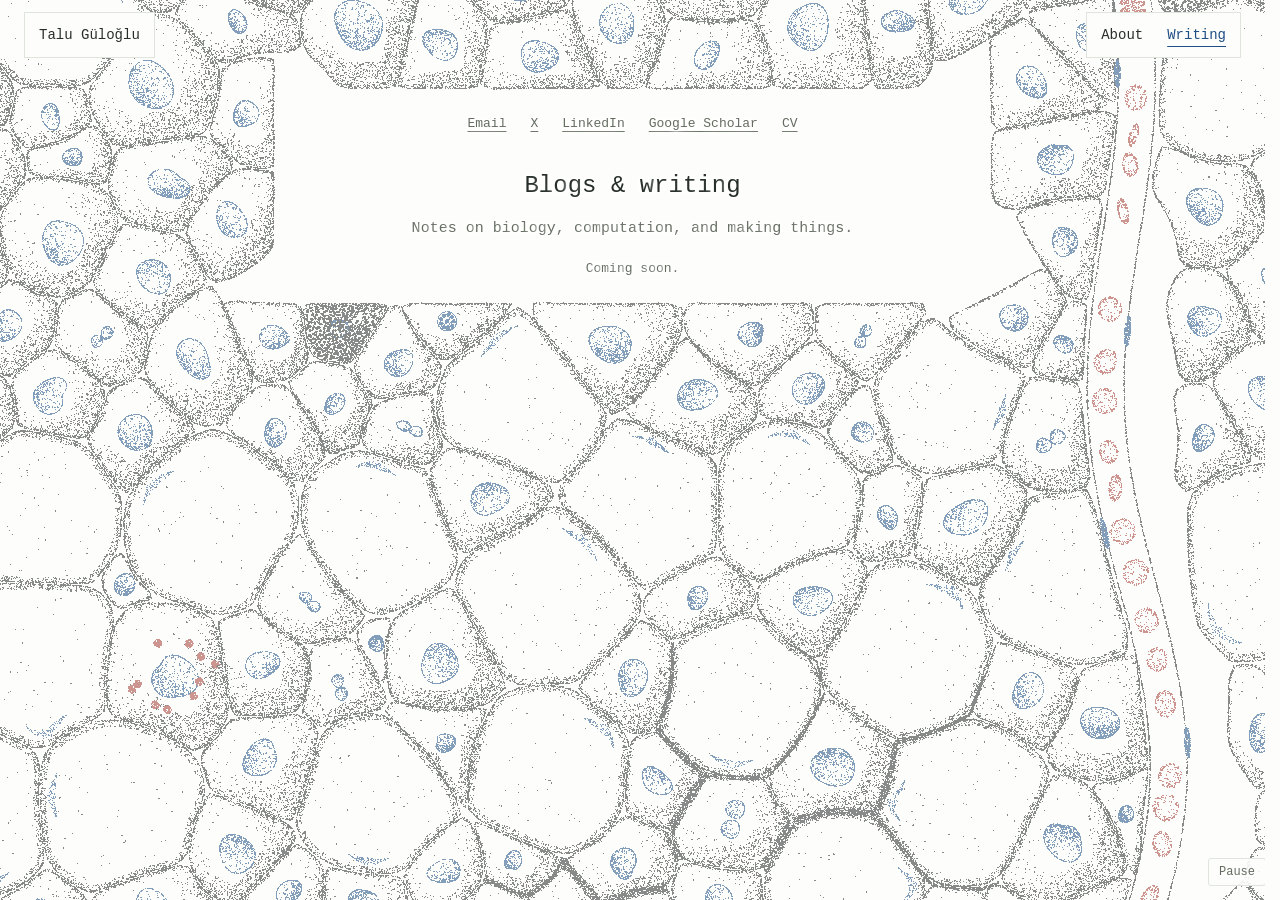
==== blogs/index.html @ d0a101da "Replace homepage with living-tissue site A stippled, animated tissue grows around the text: six tiss" ====
<!doctype html>
<html lang="en">
<head>
<meta charset="utf-8">
<meta name="viewport" content="width=device-width, initial-scale=1">
<meta name="description" content="Technical notes, essays, and research reflections. Coming soon.">
<meta name="author" content="Talu Güloğlu">
<meta name="theme-color" content="#fdfdfb">
<title>Blogs &amp; writing — Talu Güloğlu</title>
<link rel="icon" href="../favicon.svg" type="image/svg+xml">
<link rel="stylesheet" href="../tissue.css?v=20261120">
</head>
<body class="writing">
<div class="sheet"><canvas role="img" aria-label="Stippled cells framing the writing"></canvas></div>
<header class="masthead">
  <a class="site-name" href="../index.html">Talu Güloğlu</a>
  <nav aria-label="Main navigation">
    <a href="../index.html">About</a>
    <a class="writing-link" href="./" aria-current="page">Writing</a>
  </nav>
</header>
<main id="text"><div class="panel">
<nav class="socials" aria-label="Contact, social profiles and CV">
<a href="mailto:talu.gueloglu@gmail.com">Email</a>
<a href="https://x.com/gueloglut" rel="me">X</a>
<a href="https://www.linkedin.com/in/talu-gueloglu/" rel="me">LinkedIn</a>
<a href="https://scholar.google.com/citations?user=eGjn_q0AAAAJ&amp;hl=en" rel="me">Google Scholar</a>
<a href="../talu-gueloglu-cv.pdf" type="application/pdf" target="_blank" rel="noopener" aria-label="CV (PDF, opens in a new tab)">CV</a>

  </nav>
<h1>Blogs &amp; writing</h1>
<p class="tagline writing-tagline">Notes on biology, computation, and making things.</p>
<p class="sample-note writing-note">Coming soon.</p>
</div></main>
<div class="dock"><button class="motion" type="button" aria-pressed="false">Pause</button></div>
<script src="../effects.js?v=20261120"></script>
<script src="../tissue.js?v=20261120"></script>
<script src="../navigation.js?v=20261120"></script>
</body>
</html>
---- tissue.css ----
:root{
    --paper:#fdfdfb;--dot-ink:#262b29;--dot-dna:#1f4f86;--dot-lyso:#a63f38;--text:#272e2a;--muted:#646c62;--line:#dfe4dc;--button:rgb(253 253 251 / .9);--accent:#1f4f86;
    --mono:ui-monospace,'SFMono-Regular','SF Mono',Menlo,Consolas,'Liberation Mono',monospace;
    color-scheme:light;box-sizing:border-box;padding-top:env(safe-area-inset-top,0px);padding-bottom:env(safe-area-inset-bottom,0px);
  }
  @media (prefers-color-scheme:dark){:root:not([data-theme="light"]){--paper:#151716;--dot-ink:#dcdfd8;--dot-dna:#8db3ea;--dot-lyso:#e8897f;--text:#e3e6df;--muted:#a2aa9e;--line:#2d322e;--button:rgb(21 23 22 / .86);--accent:#8db3ea;color-scheme:dark}}
  :root[data-theme="dark"]{--paper:#151716;--dot-ink:#dcdfd8;--dot-dna:#8db3ea;--dot-lyso:#e8897f;--text:#e3e6df;--muted:#a2aa9e;--line:#2d322e;--button:rgb(21 23 22 / .86);--accent:#8db3ea;color-scheme:dark}
  html{scroll-padding-top:env(safe-area-inset-top,0px);scrollbar-gutter:stable}
  body{position:relative;margin:0;min-height:100vh;min-height:100dvh;background:var(--paper);color:var(--text);font-family:var(--mono)}
  /* The drawing lies in the page and scrolls with it, so it can never slip against the text. */
  .sheet{position:absolute;inset:0;overflow:hidden}
  canvas{position:absolute;left:0;top:0;width:100%;display:block}
  .portrait-wrap{text-align:center;margin:0 0 32px}.portrait{display:inline-block;width:128px;height:171px;object-fit:cover;border-radius:2px;vertical-align:top}
  .announcement strong{color:var(--dot-dna);font-weight:600}.contact{color:var(--muted)}
  main{position:relative;z-index:1;max-width:650px;margin:0 auto;padding:32px 28px 160px;transition:opacity .5s;
    text-shadow:0 0 1px var(--paper),0 0 2px var(--paper),0 0 2px var(--paper),0 0 4px var(--paper),0 0 4px var(--paper),0 0 7px var(--paper),0 0 7px var(--paper),0 0 11px var(--paper),0 0 16px var(--paper)}
  .masthead{position:relative;z-index:1;display:flex;align-items:center;justify-content:space-between;gap:24px;margin:0;padding:12px 24px;font-size:14px;line-height:1.5}
  .masthead nav{display:flex;gap:24px;padding:0 14px;border:1px solid var(--line);background:var(--paper)}
  .masthead a{display:inline-flex;align-items:center;min-height:44px;box-sizing:border-box;border-bottom:0}
  .masthead .site-name{white-space:nowrap;min-height:46px;padding:0 14px;border:1px solid var(--line);background:var(--paper)}
  .masthead .writing-link{color:var(--accent)}
  .masthead nav a[aria-current]{text-decoration:underline;text-decoration-thickness:1px;text-underline-offset:7px}
  .masthead a:hover{color:var(--accent)}
  .masthead a:focus-visible{outline:2px solid var(--accent);outline-offset:4px}
  @media(max-width:520px){.masthead{gap:12px;padding:8px 16px;font-size:12px}.masthead nav{gap:18px;padding:0 10px}.masthead .site-name{padding:0 10px}}
  .socials{display:flex;justify-content:center;align-items:center;flex-wrap:wrap;column-gap:24px;row-gap:8px;margin:0 0 24px;font-size:13px;line-height:1.5;color:var(--muted)}
  .socials a{display:inline-flex;align-items:center;min-height:44px;border-bottom:0;text-decoration:underline;text-decoration-thickness:1px;text-underline-offset:4px}
  .socials a:hover{color:var(--accent)}
  .socials a[aria-current="page"]{color:var(--text);text-decoration:none}
  .socials a:focus-visible{outline:2px solid var(--accent);outline-offset:4px;border-radius:2px}
  h1{font-weight:400;font-size:24px;line-height:1.3;text-align:center;margin:0 0 16px}
  .tagline{text-align:center;margin:0 0 32px}
  p{font-size:17px;line-height:1.65;margin:0 0 24px}
  .previous-intro{margin-bottom:8px}
  .experience{font-size:17px;line-height:1.65;margin:0 0 32px;padding-left:1.2em}
  .experience li{padding-left:.15em;margin-bottom:12px}
  .experience li:last-child{margin-bottom:0}
  @media(max-width:600px){.experience{font-size:16px;line-height:1.7}}
  a{color:inherit;text-decoration:none;border-bottom:1px solid currentColor}
  /* The DNA letters */
  .dna-letter{position:relative}
  .dna-letter.is-flipping>.letter-original{opacity:0}
  .dna-replacement{position:absolute;inset:0;pointer-events:none;user-select:none;font:inherit;letter-spacing:0;perspective:400px}
  .dna-turn{position:absolute;inset:0;display:flex;align-items:center;justify-content:center;font:inherit;transform-origin:center;will-change:transform}
  @media (max-width:600px){main{padding:32px 22px 120px}p{font-size:16px;line-height:1.7}}
  /* On narrow screens, room at the sides for a band of tissue to frame the text. */
  @media (max-width:700px){main{padding-left:44px;padding-right:44px}}
  .dock{position:fixed;z-index:2;right:calc(14px + env(safe-area-inset-right,0px));bottom:calc(14px + env(safe-area-inset-bottom,0px));display:flex;gap:6px}
  .dock button{font:12px/1 var(--mono);color:var(--muted);background:var(--button);border:1px solid var(--line);border-radius:3px;padding:7px 10px;cursor:pointer}
  .dock button:hover{color:var(--accent);border-color:var(--accent)}.dock button:focus-visible{outline:2px solid var(--accent);outline-offset:2px}
  .dock button[aria-pressed="true"]{color:var(--accent);border-color:var(--accent)}
  /* On a phone the buttons sit at the end of the page, in the band of tissue, not over the text. */
  @media (max-width:700px){body{position:relative}.dock{position:absolute;right:50%;transform:translateX(50%);bottom:calc(18px + env(safe-area-inset-bottom,0px));width:max-content}.dock button{font-size:13px;padding:11px 13px}}
  canvas{transition:opacity .65s ease}
  .writing canvas{opacity:.55}
  .writing .tagline{color:var(--muted);font-size:15px}
  .post-list{list-style:none;padding:0;margin:0;display:grid;gap:24px}
  .post-list li{--card-tint:#7c9b85;position:relative;padding:24px;border:1px solid color-mix(in srgb,var(--card-tint) 36%,var(--paper));border-radius:2px;background:color-mix(in srgb,var(--paper) 93%,var(--card-tint));box-shadow:0 7px 18px -12px color-mix(in srgb,var(--text) 28%,transparent);transition:transform .4s cubic-bezier(.2,.8,.2,1),box-shadow .4s ease;text-shadow:none}
  .post-list li:nth-child(2){--card-tint:#b29771}
  .post-list li:nth-child(3){--card-tint:#8b87ae}
  .post-list li:hover,.post-list li:focus-within{transform:translateY(-2px);box-shadow:0 12px 25px -13px color-mix(in srgb,var(--text) 28%,transparent)}
  .post-list li:focus-within{outline:2px solid var(--accent);outline-offset:4px}
  .post-list .post-kind{border-bottom:1px solid color-mix(in srgb,var(--card-tint) 25%,var(--paper));padding-bottom:12px;margin-bottom:16px;letter-spacing:.04em}
  .post-kind,.post-meta{color:var(--muted);font-size:12px;line-height:1.6;margin:0 0 10px}
  .post-list h2{font-size:21px;line-height:1.45;font-weight:400;margin:0 0 16px}
  .post-list h2 a{border-bottom:0;text-decoration:none}
  .post-list h2 a::after{content:'';position:absolute;inset:0}
  .post-list h2 a:hover{color:var(--accent)}
  .post-list p:last-child{margin-bottom:0}
  .post-title{text-align:left;font-size:30px;line-height:1.3;margin:16px 0 18px;overflow-wrap:anywhere}
  .sample-note{font-size:13px;color:var(--muted);margin-bottom:32px}
  .writing-tagline{margin-bottom:16px}
  .writing-note{text-align:center}
  .post-body h2{font-size:21px;line-height:1.5;font-weight:400;margin:34px 0 16px}
  .post-footer{margin-top:40px;padding-top:22px;border-top:1px solid var(--line)}
  @media(max-width:600px){.post-title{font-size:25px}.post-list h2,.post-body h2{font-size:19px}}
  @media(max-width:600px){.post-list li{padding:20px}.post-list{gap:24px}}
  @media(prefers-reduced-motion:reduce){canvas,.post-list li{transition:none}.post-list li,.post-list li:hover,.post-list li:focus-within{transform:none}}
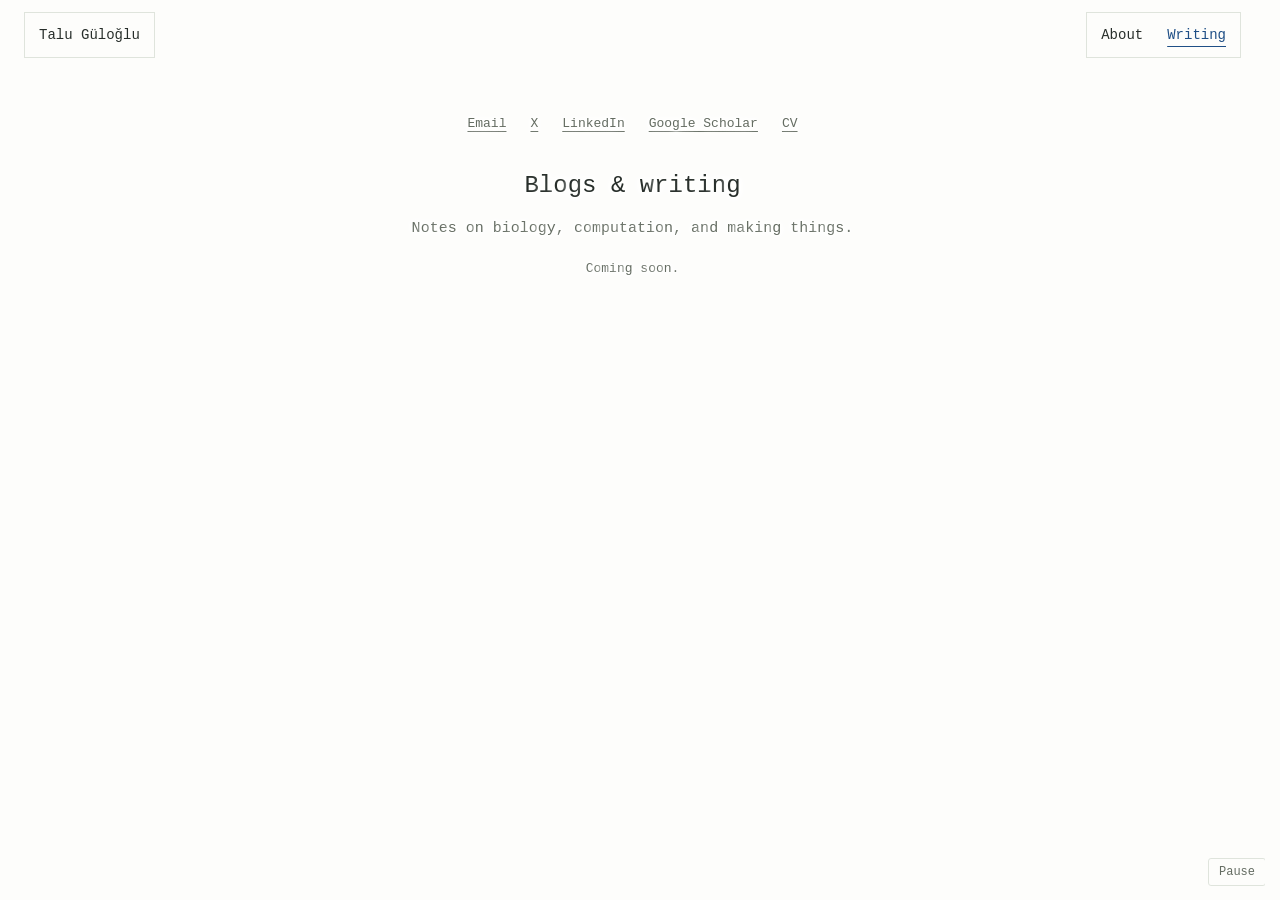
==== commit 445a6275: "Make the tissue lighter to run and stop the freeze on load - Simulate cells only near the screen, an" ====
--- a/blogs/index.html
+++ b/blogs/index.html
@@ -8,7 +8,7 @@
 <meta name="theme-color" content="#fdfdfb">
 <title>Blogs &amp; writing — Talu Güloğlu</title>
 <link rel="icon" href="../favicon.svg" type="image/svg+xml">
-<link rel="stylesheet" href="../tissue.css?v=20261120">
+<link rel="stylesheet" href="../tissue.css?v=20261121">
 </head>
 <body class="writing">
 <div class="sheet"><canvas role="img" aria-label="Stippled cells framing the writing"></canvas></div>
@@ -33,8 +33,8 @@
 <p class="sample-note writing-note">Coming soon.</p>
 </div></main>
 <div class="dock"><button class="motion" type="button" aria-pressed="false">Pause</button></div>
-<script src="../effects.js?v=20261120"></script>
-<script src="../tissue.js?v=20261120"></script>
-<script src="../navigation.js?v=20261120"></script>
+<script src="../effects.js?v=20261121"></script>
+<script src="../tissue.js?v=20261121"></script>
+<script src="../navigation.js?v=20261121"></script>
 </body>
 </html>
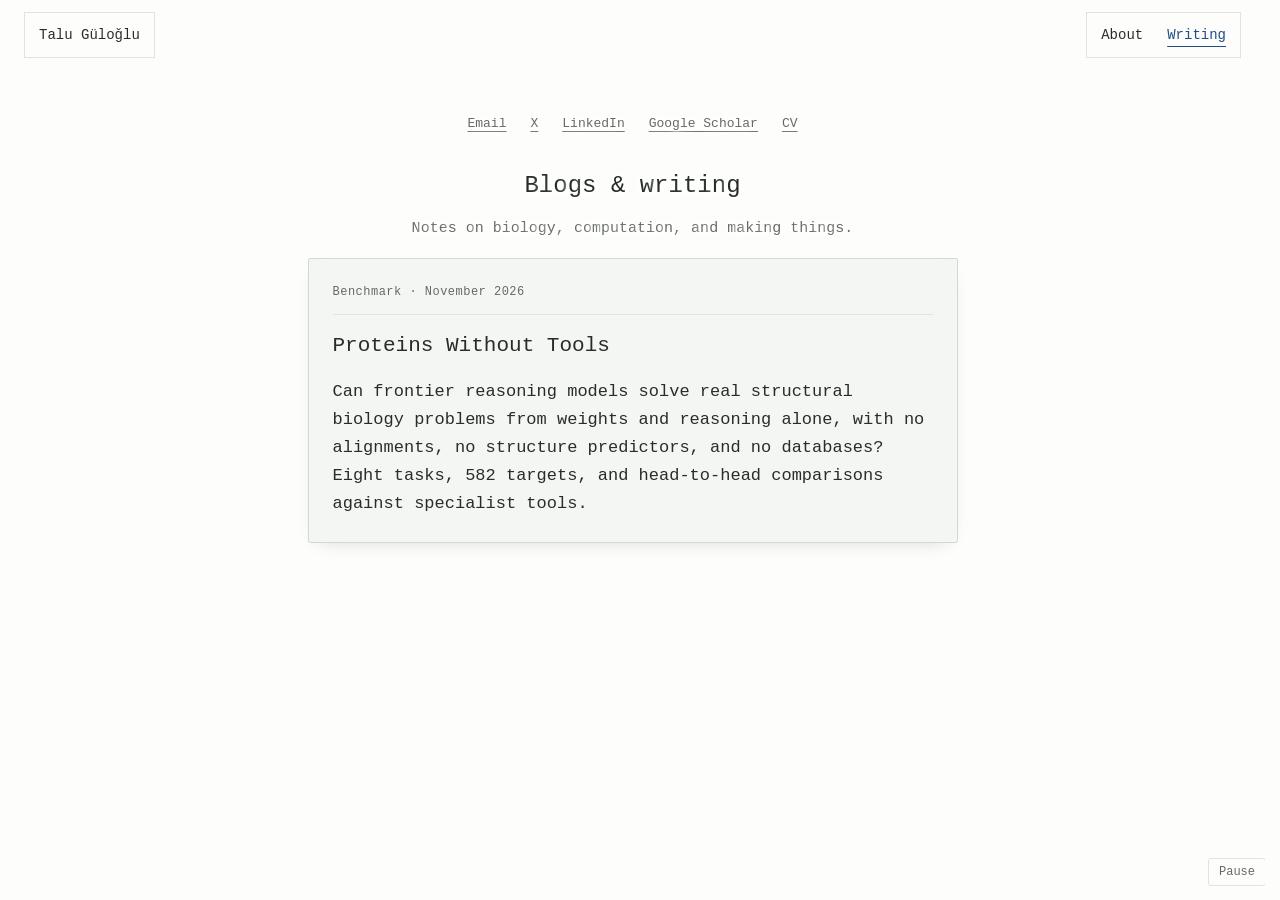
==== commit 1a81980d: "Add Proteins Without Tools benchmark post to Writing" ====
--- a/blogs/index.html
+++ b/blogs/index.html
@@ -3,7 +3,7 @@
 <head>
 <meta charset="utf-8">
 <meta name="viewport" content="width=device-width, initial-scale=1">
-<meta name="description" content="Technical notes, essays, and research reflections. Coming soon.">
+<meta name="description" content="Notes on biology, computation, and making things.">
 <meta name="author" content="Talu Güloğlu">
 <meta name="theme-color" content="#fdfdfb">
 <title>Blogs &amp; writing — Talu Güloğlu</title>
@@ -30,7 +30,13 @@
   </nav>
 <h1>Blogs &amp; writing</h1>
 <p class="tagline writing-tagline">Notes on biology, computation, and making things.</p>
-<p class="sample-note writing-note">Coming soon.</p>
+<ul class="post-list">
+  <li>
+    <p class="post-kind">Benchmark &middot; November 2026</p>
+    <h2><a href="https://talugueloglu.github.io/protein-without-tools/">Proteins Without Tools</a></h2>
+    <p>Can frontier reasoning models solve real structural biology problems from weights and reasoning alone, with no alignments, no structure predictors, and no databases? Eight tasks, 582 targets, and head-to-head comparisons against specialist tools.</p>
+  </li>
+</ul>
 </div></main>
 <div class="dock"><button class="motion" type="button" aria-pressed="false">Pause</button></div>
 <script src="../effects.js?v=20261121"></script>
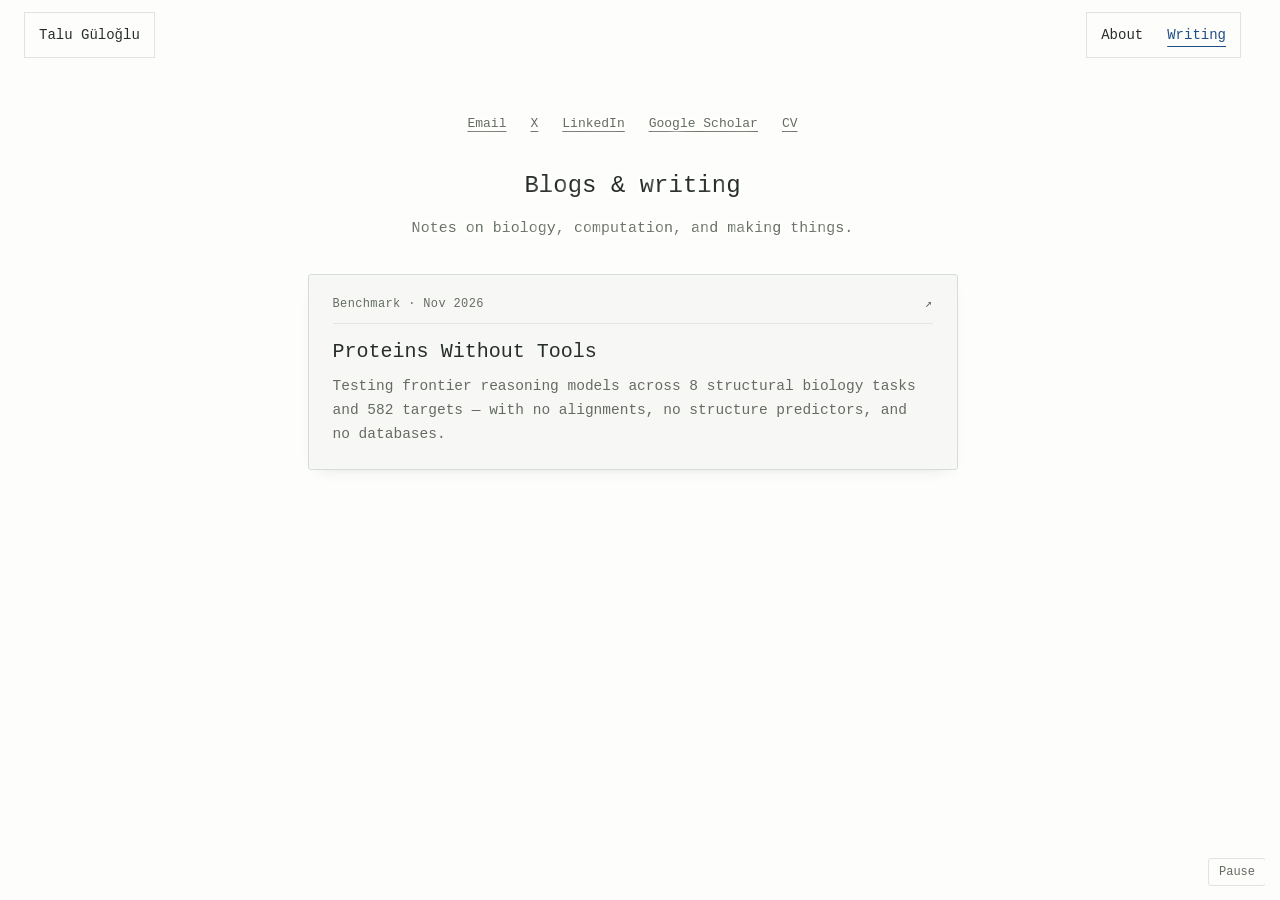
==== commit e55d98cb: "Polish Writing tab card layout, typography, and tissue bottom clearance" ====
--- a/blogs/index.html
+++ b/blogs/index.html
@@ -8,7 +8,7 @@
 <meta name="theme-color" content="#fdfdfb">
 <title>Blogs &amp; writing — Talu Güloğlu</title>
 <link rel="icon" href="../favicon.svg" type="image/svg+xml">
-<link rel="stylesheet" href="../tissue.css?v=20261121">
+<link rel="stylesheet" href="../tissue.css?v=20261124">
 </head>
 <body class="writing">
 <div class="sheet"><canvas role="img" aria-label="Stippled cells framing the writing"></canvas></div>
@@ -32,15 +32,15 @@
 <p class="tagline writing-tagline">Notes on biology, computation, and making things.</p>
 <ul class="post-list">
   <li>
-    <p class="post-kind">Benchmark &middot; November 2026</p>
+    <p class="post-kind"><span>Benchmark &middot; Nov 2026</span><span class="post-arrow" aria-hidden="true">&#8599;</span></p>
     <h2><a href="https://talugueloglu.github.io/protein-without-tools/">Proteins Without Tools</a></h2>
-    <p>Can frontier reasoning models solve real structural biology problems from weights and reasoning alone, with no alignments, no structure predictors, and no databases? Eight tasks, 582 targets, and head-to-head comparisons against specialist tools.</p>
+    <p class="post-desc">Testing frontier reasoning models across 8 structural biology tasks and 582 targets &mdash; with no alignments, no structure predictors, and no databases.</p>
   </li>
 </ul>
 </div></main>
 <div class="dock"><button class="motion" type="button" aria-pressed="false">Pause</button></div>
-<script src="../effects.js?v=20261121"></script>
-<script src="../tissue.js?v=20261121"></script>
-<script src="../navigation.js?v=20261121"></script>
+<script src="../effects.js?v=20261124"></script>
+<script src="../tissue.js?v=20261124"></script>
+<script src="../navigation.js?v=20261124"></script>
 </body>
 </html>
--- a/tissue.css
+++ b/tissue.css
@@ -54,22 +54,25 @@
   canvas{transition:opacity .65s ease}
   .writing canvas{opacity:.55}
   .writing .tagline{color:var(--muted);font-size:15px}
-  .post-list{list-style:none;padding:0;margin:0;display:grid;gap:24px}
-  .post-list li{--card-tint:#7c9b85;position:relative;padding:24px;border:1px solid color-mix(in srgb,var(--card-tint) 36%,var(--paper));border-radius:2px;background:color-mix(in srgb,var(--paper) 93%,var(--card-tint));box-shadow:0 7px 18px -12px color-mix(in srgb,var(--text) 28%,transparent);transition:transform .4s cubic-bezier(.2,.8,.2,1),box-shadow .4s ease;text-shadow:none}
+  .post-list{list-style:none;padding:0;margin:0;display:grid;gap:20px}
+  .post-list li{--card-tint:#7c9b85;position:relative;padding:20px 24px 22px;border:1px solid color-mix(in srgb,var(--card-tint) 32%,var(--paper));border-radius:3px;background:color-mix(in srgb,var(--paper) 95%,var(--card-tint));box-shadow:0 6px 16px -12px color-mix(in srgb,var(--text) 26%,transparent);transition:transform .3s cubic-bezier(.2,.8,.2,1),box-shadow .3s ease,border-color .3s ease;text-shadow:none}
   .post-list li:nth-child(2){--card-tint:#b29771}
   .post-list li:nth-child(3){--card-tint:#8b87ae}
-  .post-list li:hover,.post-list li:focus-within{transform:translateY(-2px);box-shadow:0 12px 25px -13px color-mix(in srgb,var(--text) 28%,transparent)}
+  .post-list li:hover,.post-list li:focus-within{transform:translateY(-2px);border-color:color-mix(in srgb,var(--accent) 42%,var(--paper));box-shadow:0 12px 24px -14px color-mix(in srgb,var(--text) 28%,transparent)}
   .post-list li:focus-within{outline:2px solid var(--accent);outline-offset:4px}
-  .post-list .post-kind{border-bottom:1px solid color-mix(in srgb,var(--card-tint) 25%,var(--paper));padding-bottom:12px;margin-bottom:16px;letter-spacing:.04em}
-  .post-kind,.post-meta{color:var(--muted);font-size:12px;line-height:1.6;margin:0 0 10px}
-  .post-list h2{font-size:21px;line-height:1.45;font-weight:400;margin:0 0 16px}
-  .post-list h2 a{border-bottom:0;text-decoration:none}
+  .post-list .post-kind{display:flex;align-items:center;justify-content:space-between;gap:12px;border-bottom:1px solid color-mix(in srgb,var(--card-tint) 22%,var(--paper));padding-bottom:10px;margin:0 0 14px;letter-spacing:.03em}
+  .post-list .post-arrow{color:var(--muted);transition:transform .25s ease,color .25s ease}
+  .post-list li:hover .post-arrow{color:var(--accent);transform:translate(2px,-2px)}
+  .post-kind,.post-meta{color:var(--muted);font-size:12px;line-height:1.5;margin:0 0 10px}
+  .post-list h2{font-size:20px;line-height:1.35;font-weight:500;margin:0 0 10px}
+  .post-list h2 a{border-bottom:0;text-decoration:none;transition:color .2s ease}
   .post-list h2 a::after{content:'';position:absolute;inset:0}
-  .post-list h2 a:hover{color:var(--accent)}
+  .post-list li:hover h2 a{color:var(--accent)}
+  .post-list .post-desc{font-size:14.5px;line-height:1.65;color:var(--muted);margin:0}
   .post-list p:last-child{margin-bottom:0}
   .post-title{text-align:left;font-size:30px;line-height:1.3;margin:16px 0 18px;overflow-wrap:anywhere}
   .sample-note{font-size:13px;color:var(--muted);margin-bottom:32px}
-  .writing-tagline{margin-bottom:16px}
+  .writing-tagline{margin-bottom:32px}
   .writing-note{text-align:center}
   .post-body h2{font-size:21px;line-height:1.5;font-weight:400;margin:34px 0 16px}
   .post-footer{margin-top:40px;padding-top:22px;border-top:1px solid var(--line)}
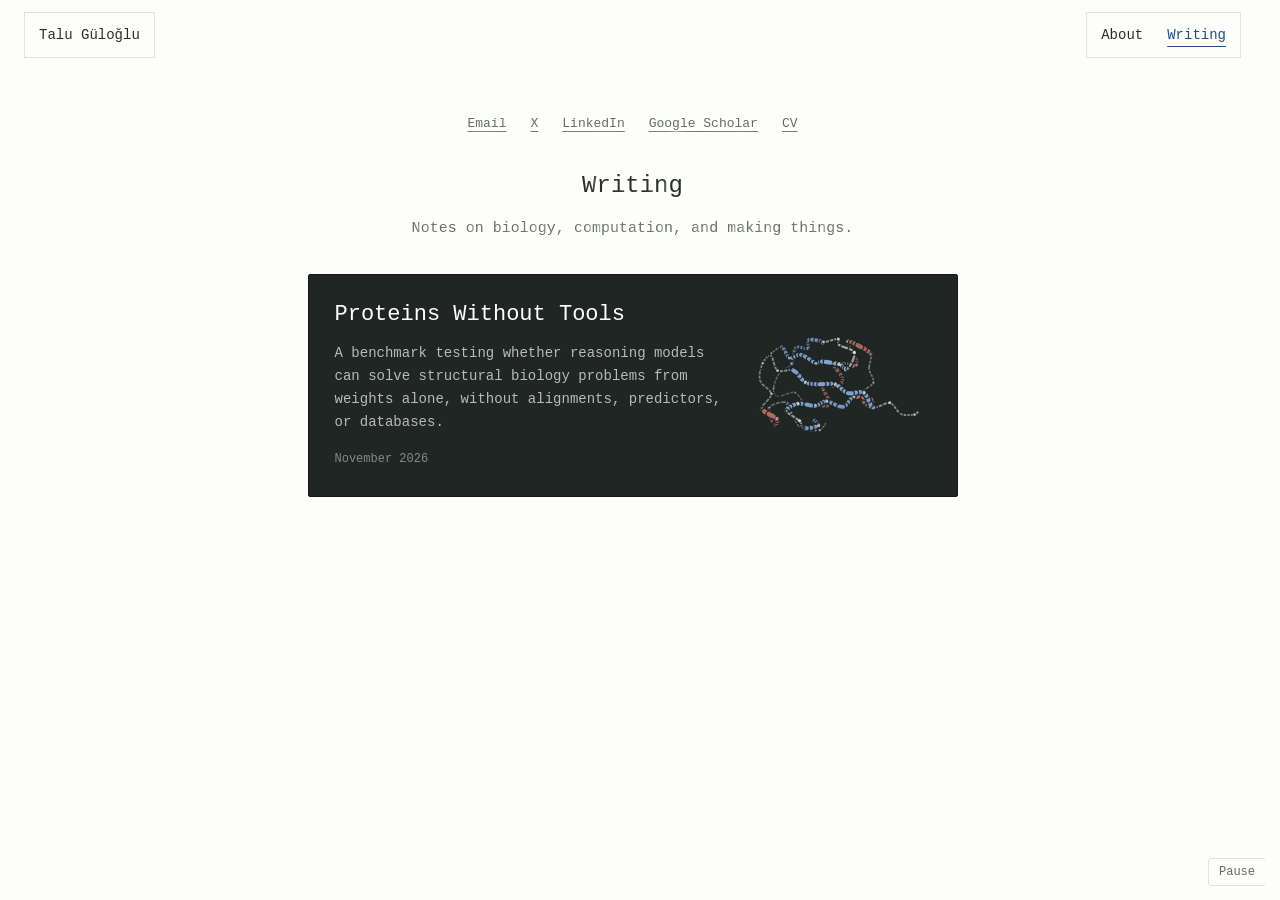
==== commit 06e79d55: "Update Writing tab to charcoal card with folded protein illustration" ====
--- a/blogs/index.html
+++ b/blogs/index.html
@@ -6,9 +6,9 @@
 <meta name="description" content="Notes on biology, computation, and making things.">
 <meta name="author" content="Talu Güloğlu">
 <meta name="theme-color" content="#fdfdfb">
-<title>Blogs &amp; writing — Talu Güloğlu</title>
+<title>Writing — Talu Güloğlu</title>
 <link rel="icon" href="../favicon.svg" type="image/svg+xml">
-<link rel="stylesheet" href="../tissue.css?v=20261124">
+<link rel="stylesheet" href="../tissue.css?v=20261124b">
 </head>
 <body class="writing">
 <div class="sheet"><canvas role="img" aria-label="Stippled cells framing the writing"></canvas></div>
@@ -26,21 +26,666 @@
 <a href="https://www.linkedin.com/in/talu-gueloglu/" rel="me">LinkedIn</a>
 <a href="https://scholar.google.com/citations?user=eGjn_q0AAAAJ&amp;hl=en" rel="me">Google Scholar</a>
 <a href="../talu-gueloglu-cv.pdf" type="application/pdf" target="_blank" rel="noopener" aria-label="CV (PDF, opens in a new tab)">CV</a>
-
-  </nav>
-<h1>Blogs &amp; writing</h1>
+</nav>
+<h1>Writing</h1>
 <p class="tagline writing-tagline">Notes on biology, computation, and making things.</p>
 <ul class="post-list">
   <li>
-    <p class="post-kind"><span>Benchmark &middot; Nov 2026</span><span class="post-arrow" aria-hidden="true">&#8599;</span></p>
-    <h2><a href="https://talugueloglu.github.io/protein-without-tools/">Proteins Without Tools</a></h2>
-    <p class="post-desc">Testing frontier reasoning models across 8 structural biology tasks and 582 targets &mdash; with no alignments, no structure predictors, and no databases.</p>
+    <div>
+      <h2><a href="https://talugueloglu.github.io/protein-without-tools/">Proteins Without Tools</a></h2>
+      <p class="post-desc">A benchmark testing whether reasoning models can solve structural biology problems from weights alone, without alignments, predictors, or databases.</p>
+      <p class="post-date">November 2026</p>
+    </div>
+    <div><svg class="prot-svg" viewBox="0 0 220 190" width="220" height="190" aria-hidden="true">
+  <g stroke-linecap="round" stroke-linejoin="round" fill="none">
+    <line x1="38.4" y1="108.8" x2="42.5" y2="108.1" stroke="var(--prot-halo)" stroke-width="4.5"/>
+    <line x1="38.4" y1="108.8" x2="42.5" y2="108.1" stroke="var(--prot-coil)" stroke-width="1.7" opacity="0.45"/>
+    <line x1="42.5" y1="108.1" x2="47.8" y2="106.1" stroke="var(--prot-halo)" stroke-width="4.5"/>
+    <line x1="42.5" y1="108.1" x2="47.8" y2="106.1" stroke="var(--prot-coil)" stroke-width="1.7" opacity="0.45"/>
+    <line x1="47.8" y1="106.1" x2="53.4" y2="104.1" stroke="var(--prot-halo)" stroke-width="4.5"/>
+    <line x1="47.8" y1="106.1" x2="53.4" y2="104.1" stroke="var(--prot-coil)" stroke-width="1.7" opacity="0.46"/>
+    <line x1="35.7" y1="107.7" x2="38.4" y2="108.8" stroke="var(--prot-halo)" stroke-width="4.5"/>
+    <line x1="35.7" y1="107.7" x2="38.4" y2="108.8" stroke="var(--prot-coil)" stroke-width="1.7" opacity="0.46"/>
+    <line x1="53.4" y1="104.1" x2="58.2" y2="104.0" stroke="var(--prot-halo)" stroke-width="4.5"/>
+    <line x1="53.4" y1="104.1" x2="58.2" y2="104.0" stroke="var(--prot-coil)" stroke-width="1.7" opacity="0.46"/>
+    <line x1="58.2" y1="104.0" x2="61.9" y2="106.8" stroke="var(--prot-halo)" stroke-width="4.5"/>
+    <line x1="58.2" y1="104.0" x2="61.9" y2="106.8" stroke="var(--prot-coil)" stroke-width="1.7" opacity="0.47"/>
+    <line x1="61.9" y1="106.8" x2="65.1" y2="111.4" stroke="var(--prot-halo)" stroke-width="4.5"/>
+    <line x1="61.9" y1="106.8" x2="65.1" y2="111.4" stroke="var(--prot-coil)" stroke-width="1.7" opacity="0.47"/>
+    <line x1="94.0" y1="104.7" x2="91.9" y2="100.5" stroke="var(--prot-halo)" stroke-width="7.1"/>
+    <line x1="94.0" y1="104.7" x2="91.9" y2="100.5" stroke="var(--prot-helix)" stroke-width="4.3" opacity="0.48"/>
+    <line x1="65.1" y1="111.4" x2="68.0" y2="116.1" stroke="var(--prot-halo)" stroke-width="4.5"/>
+    <line x1="65.1" y1="111.4" x2="68.0" y2="116.1" stroke="var(--prot-coil)" stroke-width="1.7" opacity="0.48"/>
+    <line x1="33.9" y1="105.6" x2="35.7" y2="107.7" stroke="var(--prot-halo)" stroke-width="4.5"/>
+    <line x1="33.9" y1="105.6" x2="35.7" y2="107.7" stroke="var(--prot-coil)" stroke-width="1.7" opacity="0.48"/>
+    <line x1="96.9" y1="109.8" x2="94.0" y2="104.7" stroke="var(--prot-halo)" stroke-width="7.1"/>
+    <line x1="96.9" y1="109.8" x2="94.0" y2="104.7" stroke="var(--prot-helix)" stroke-width="4.3" opacity="0.48"/>
+    <line x1="91.9" y1="100.5" x2="90.2" y2="97.5" stroke="var(--prot-halo)" stroke-width="7.1"/>
+    <line x1="91.9" y1="100.5" x2="90.2" y2="97.5" stroke="var(--prot-helix)" stroke-width="4.3" opacity="0.48"/>
+    <line x1="68.0" y1="116.1" x2="71.0" y2="119.2" stroke="var(--prot-halo)" stroke-width="4.5"/>
+    <line x1="68.0" y1="116.1" x2="71.0" y2="119.2" stroke="var(--prot-coil)" stroke-width="1.7" opacity="0.49"/>
+    <line x1="99.1" y1="114.7" x2="96.9" y2="109.8" stroke="var(--prot-halo)" stroke-width="7.2"/>
+    <line x1="99.1" y1="114.7" x2="96.9" y2="109.8" stroke="var(--prot-helix)" stroke-width="4.4" opacity="0.49"/>
+    <line x1="42.7" y1="78.6" x2="39.3" y2="81.7" stroke="var(--prot-halo)" stroke-width="4.5"/>
+    <line x1="42.7" y1="78.6" x2="39.3" y2="81.7" stroke="var(--prot-coil)" stroke-width="1.7" opacity="0.50"/>
+    <line x1="39.3" y1="81.7" x2="36.8" y2="85.9" stroke="var(--prot-halo)" stroke-width="4.5"/>
+    <line x1="39.3" y1="81.7" x2="36.8" y2="85.9" stroke="var(--prot-coil)" stroke-width="1.7" opacity="0.50"/>
+    <line x1="71.0" y1="119.2" x2="73.8" y2="120.3" stroke="var(--prot-halo)" stroke-width="6.3"/>
+    <line x1="71.0" y1="119.2" x2="73.8" y2="120.3" stroke="var(--prot-sheet)" stroke-width="3.5" opacity="0.50"/>
+    <line x1="82.8" y1="149.3" x2="78.5" y2="149.6" stroke="var(--prot-halo)" stroke-width="4.6"/>
+    <line x1="82.8" y1="149.3" x2="78.5" y2="149.6" stroke="var(--prot-coil)" stroke-width="1.8" opacity="0.50"/>
+    <line x1="90.2" y1="97.5" x2="88.4" y2="95.0" stroke="var(--prot-halo)" stroke-width="7.2"/>
+    <line x1="90.2" y1="97.5" x2="88.4" y2="95.0" stroke="var(--prot-helix)" stroke-width="4.4" opacity="0.50"/>
+    <line x1="46.9" y1="76.0" x2="42.7" y2="78.6" stroke="var(--prot-halo)" stroke-width="4.6"/>
+    <line x1="46.9" y1="76.0" x2="42.7" y2="78.6" stroke="var(--prot-coil)" stroke-width="1.8" opacity="0.50"/>
+    <line x1="86.7" y1="147.4" x2="82.8" y2="149.3" stroke="var(--prot-halo)" stroke-width="4.6"/>
+    <line x1="86.7" y1="147.4" x2="82.8" y2="149.3" stroke="var(--prot-coil)" stroke-width="1.8" opacity="0.50"/>
+    <line x1="112.6" y1="82.9" x2="108.9" y2="77.9" stroke="var(--prot-halo)" stroke-width="7.2"/>
+    <line x1="112.6" y1="82.9" x2="108.9" y2="77.9" stroke="var(--prot-helix)" stroke-width="4.4" opacity="0.51"/>
+    <line x1="114.6" y1="87.0" x2="112.6" y2="82.9" stroke="var(--prot-halo)" stroke-width="7.2"/>
+    <line x1="114.6" y1="87.0" x2="112.6" y2="82.9" stroke="var(--prot-helix)" stroke-width="4.4" opacity="0.51"/>
+    <line x1="32.9" y1="102.7" x2="33.9" y2="105.6" stroke="var(--prot-halo)" stroke-width="4.6"/>
+    <line x1="32.9" y1="102.7" x2="33.9" y2="105.6" stroke="var(--prot-coil)" stroke-width="1.8" opacity="0.51"/>
+    <line x1="99.4" y1="118.1" x2="99.1" y2="114.7" stroke="var(--prot-halo)" stroke-width="7.3"/>
+    <line x1="99.4" y1="118.1" x2="99.1" y2="114.7" stroke="var(--prot-helix)" stroke-width="4.5" opacity="0.51"/>
+    <line x1="36.8" y1="85.9" x2="34.7" y2="90.8" stroke="var(--prot-halo)" stroke-width="4.6"/>
+    <line x1="36.8" y1="85.9" x2="34.7" y2="90.8" stroke="var(--prot-coil)" stroke-width="1.8" opacity="0.51"/>
+    <line x1="108.9" y1="77.9" x2="105.2" y2="73.2" stroke="var(--prot-halo)" stroke-width="7.3"/>
+    <line x1="108.9" y1="77.9" x2="105.2" y2="73.2" stroke="var(--prot-helix)" stroke-width="4.5" opacity="0.51"/>
+    <line x1="78.5" y1="149.6" x2="73.6" y2="149.2" stroke="var(--prot-halo)" stroke-width="4.6"/>
+    <line x1="78.5" y1="149.6" x2="73.6" y2="149.2" stroke="var(--prot-coil)" stroke-width="1.8" opacity="0.51"/>
+    <line x1="51.0" y1="73.3" x2="46.9" y2="76.0" stroke="var(--prot-halo)" stroke-width="4.6"/>
+    <line x1="51.0" y1="73.3" x2="46.9" y2="76.0" stroke="var(--prot-coil)" stroke-width="1.8" opacity="0.52"/>
+    <line x1="114.5" y1="90.2" x2="114.6" y2="87.0" stroke="var(--prot-halo)" stroke-width="7.3"/>
+    <line x1="114.5" y1="90.2" x2="114.6" y2="87.0" stroke="var(--prot-helix)" stroke-width="4.5" opacity="0.52"/>
+    <line x1="90.4" y1="144.2" x2="86.7" y2="147.4" stroke="var(--prot-halo)" stroke-width="4.6"/>
+    <line x1="90.4" y1="144.2" x2="86.7" y2="147.4" stroke="var(--prot-coil)" stroke-width="1.8" opacity="0.52"/>
+    <line x1="128.4" y1="60.1" x2="126.7" y2="56.0" stroke="var(--prot-halo)" stroke-width="7.3"/>
+    <line x1="128.4" y1="60.1" x2="126.7" y2="56.0" stroke="var(--prot-helix)" stroke-width="4.5" opacity="0.52"/>
+    <line x1="126.7" y1="56.0" x2="124.8" y2="52.3" stroke="var(--prot-halo)" stroke-width="7.3"/>
+    <line x1="126.7" y1="56.0" x2="124.8" y2="52.3" stroke="var(--prot-helix)" stroke-width="4.5" opacity="0.52"/>
+    <line x1="105.2" y1="73.2" x2="103.4" y2="69.9" stroke="var(--prot-halo)" stroke-width="7.3"/>
+    <line x1="105.2" y1="73.2" x2="103.4" y2="69.9" stroke="var(--prot-helix)" stroke-width="4.5" opacity="0.52"/>
+    <line x1="96.7" y1="119.5" x2="99.4" y2="118.1" stroke="var(--prot-halo)" stroke-width="7.3"/>
+    <line x1="96.7" y1="119.5" x2="99.4" y2="118.1" stroke="var(--prot-helix)" stroke-width="4.5" opacity="0.52"/>
+    <line x1="34.7" y1="90.8" x2="33.3" y2="95.5" stroke="var(--prot-halo)" stroke-width="4.6"/>
+    <line x1="34.7" y1="90.8" x2="33.3" y2="95.5" stroke="var(--prot-coil)" stroke-width="1.8" opacity="0.52"/>
+    <line x1="73.8" y1="120.3" x2="76.5" y2="120.1" stroke="var(--prot-halo)" stroke-width="6.4"/>
+    <line x1="73.8" y1="120.3" x2="76.5" y2="120.1" stroke="var(--prot-sheet)" stroke-width="3.6" opacity="0.52"/>
+    <line x1="54.2" y1="70.0" x2="51.0" y2="73.3" stroke="var(--prot-halo)" stroke-width="4.6"/>
+    <line x1="54.2" y1="70.0" x2="51.0" y2="73.3" stroke="var(--prot-coil)" stroke-width="1.8" opacity="0.53"/>
+    <line x1="73.6" y1="149.2" x2="68.8" y2="147.9" stroke="var(--prot-halo)" stroke-width="4.6"/>
+    <line x1="73.6" y1="149.2" x2="68.8" y2="147.9" stroke="var(--prot-coil)" stroke-width="1.8" opacity="0.53"/>
+    <line x1="32.7" y1="99.5" x2="32.9" y2="102.7" stroke="var(--prot-halo)" stroke-width="4.6"/>
+    <line x1="32.7" y1="99.5" x2="32.9" y2="102.7" stroke="var(--prot-coil)" stroke-width="1.8" opacity="0.53"/>
+    <line x1="88.4" y1="95.0" x2="87.5" y2="93.2" stroke="var(--prot-halo)" stroke-width="7.4"/>
+    <line x1="88.4" y1="95.0" x2="87.5" y2="93.2" stroke="var(--prot-helix)" stroke-width="4.6" opacity="0.53"/>
+    <line x1="130.4" y1="64.6" x2="128.4" y2="60.1" stroke="var(--prot-halo)" stroke-width="7.4"/>
+    <line x1="130.4" y1="64.6" x2="128.4" y2="60.1" stroke="var(--prot-helix)" stroke-width="4.6" opacity="0.53"/>
+    <line x1="55.9" y1="132.6" x2="53.6" y2="128.2" stroke="var(--prot-halo)" stroke-width="4.6"/>
+    <line x1="55.9" y1="132.6" x2="53.6" y2="128.2" stroke="var(--prot-coil)" stroke-width="1.8" opacity="0.53"/>
+    <line x1="33.3" y1="95.5" x2="32.7" y2="99.5" stroke="var(--prot-halo)" stroke-width="4.6"/>
+    <line x1="33.3" y1="95.5" x2="32.7" y2="99.5" stroke="var(--prot-coil)" stroke-width="1.8" opacity="0.53"/>
+    <line x1="124.8" y1="52.3" x2="122.5" y2="48.5" stroke="var(--prot-halo)" stroke-width="7.4"/>
+    <line x1="124.8" y1="52.3" x2="122.5" y2="48.5" stroke="var(--prot-helix)" stroke-width="4.6" opacity="0.53"/>
+    <line x1="58.4" y1="137.6" x2="55.9" y2="132.6" stroke="var(--prot-halo)" stroke-width="4.6"/>
+    <line x1="58.4" y1="137.6" x2="55.9" y2="132.6" stroke="var(--prot-coil)" stroke-width="1.8" opacity="0.53"/>
+    <line x1="93.3" y1="141.2" x2="90.4" y2="144.2" stroke="var(--prot-halo)" stroke-width="4.6"/>
+    <line x1="93.3" y1="141.2" x2="90.4" y2="144.2" stroke="var(--prot-coil)" stroke-width="1.8" opacity="0.54"/>
+    <line x1="55.9" y1="65.3" x2="54.2" y2="70.0" stroke="var(--prot-halo)" stroke-width="6.4"/>
+    <line x1="55.9" y1="65.3" x2="54.2" y2="70.0" stroke="var(--prot-sheet)" stroke-width="3.6" opacity="0.54"/>
+    <line x1="113.2" y1="92.9" x2="114.5" y2="90.2" stroke="var(--prot-halo)" stroke-width="7.4"/>
+    <line x1="113.2" y1="92.9" x2="114.5" y2="90.2" stroke="var(--prot-helix)" stroke-width="4.6" opacity="0.54"/>
+    <line x1="103.4" y1="69.9" x2="103.9" y2="68.6" stroke="var(--prot-halo)" stroke-width="7.4"/>
+    <line x1="103.4" y1="69.9" x2="103.9" y2="68.6" stroke="var(--prot-helix)" stroke-width="4.6" opacity="0.54"/>
+    <line x1="68.8" y1="147.9" x2="64.6" y2="145.8" stroke="var(--prot-halo)" stroke-width="4.6"/>
+    <line x1="68.8" y1="147.9" x2="64.6" y2="145.8" stroke="var(--prot-coil)" stroke-width="1.8" opacity="0.54"/>
+    <line x1="53.6" y1="128.2" x2="51.9" y2="124.2" stroke="var(--prot-halo)" stroke-width="6.5"/>
+    <line x1="53.6" y1="128.2" x2="51.9" y2="124.2" stroke="var(--prot-sheet)" stroke-width="3.7" opacity="0.54"/>
+    <line x1="61.3" y1="142.3" x2="58.4" y2="137.6" stroke="var(--prot-halo)" stroke-width="4.6"/>
+    <line x1="61.3" y1="142.3" x2="58.4" y2="137.6" stroke="var(--prot-coil)" stroke-width="1.8" opacity="0.54"/>
+    <line x1="92.1" y1="119.6" x2="96.7" y2="119.5" stroke="var(--prot-halo)" stroke-width="7.4"/>
+    <line x1="92.1" y1="119.6" x2="96.7" y2="119.5" stroke="var(--prot-helix)" stroke-width="4.6" opacity="0.54"/>
+    <line x1="56.6" y1="59.8" x2="55.9" y2="65.3" stroke="var(--prot-halo)" stroke-width="6.5"/>
+    <line x1="56.6" y1="59.8" x2="55.9" y2="65.3" stroke="var(--prot-sheet)" stroke-width="3.7" opacity="0.54"/>
+    <line x1="64.6" y1="145.8" x2="61.3" y2="142.3" stroke="var(--prot-halo)" stroke-width="4.6"/>
+    <line x1="64.6" y1="145.8" x2="61.3" y2="142.3" stroke="var(--prot-coil)" stroke-width="1.8" opacity="0.54"/>
+    <line x1="57.4" y1="54.6" x2="56.6" y2="59.8" stroke="var(--prot-halo)" stroke-width="6.5"/>
+    <line x1="57.4" y1="54.6" x2="56.6" y2="59.8" stroke="var(--prot-sheet)" stroke-width="3.7" opacity="0.55"/>
+    <line x1="76.5" y1="120.1" x2="79.3" y2="119.3" stroke="var(--prot-halo)" stroke-width="6.5"/>
+    <line x1="76.5" y1="120.1" x2="79.3" y2="119.3" stroke="var(--prot-sheet)" stroke-width="3.7" opacity="0.55"/>
+    <line x1="131.5" y1="68.7" x2="130.4" y2="64.6" stroke="var(--prot-halo)" stroke-width="7.5"/>
+    <line x1="131.5" y1="68.7" x2="130.4" y2="64.6" stroke="var(--prot-helix)" stroke-width="4.7" opacity="0.55"/>
+    <line x1="87.5" y1="93.2" x2="88.4" y2="92.2" stroke="var(--prot-halo)" stroke-width="7.5"/>
+    <line x1="87.5" y1="93.2" x2="88.4" y2="92.2" stroke="var(--prot-helix)" stroke-width="4.7" opacity="0.55"/>
+    <line x1="122.5" y1="48.5" x2="120.7" y2="45.3" stroke="var(--prot-halo)" stroke-width="7.5"/>
+    <line x1="122.5" y1="48.5" x2="120.7" y2="45.3" stroke="var(--prot-helix)" stroke-width="4.7" opacity="0.55"/>
+    <line x1="59.0" y1="51.0" x2="57.4" y2="54.6" stroke="var(--prot-halo)" stroke-width="6.5"/>
+    <line x1="59.0" y1="51.0" x2="57.4" y2="54.6" stroke="var(--prot-sheet)" stroke-width="3.7" opacity="0.56"/>
+    <line x1="94.9" y1="139.9" x2="93.3" y2="141.2" stroke="var(--prot-halo)" stroke-width="4.7"/>
+    <line x1="94.9" y1="139.9" x2="93.3" y2="141.2" stroke="var(--prot-coil)" stroke-width="1.9" opacity="0.56"/>
+    <line x1="51.9" y1="124.2" x2="50.7" y2="120.3" stroke="var(--prot-halo)" stroke-width="6.5"/>
+    <line x1="51.9" y1="124.2" x2="50.7" y2="120.3" stroke="var(--prot-sheet)" stroke-width="3.7" opacity="0.56"/>
+    <line x1="86.9" y1="119.1" x2="92.1" y2="119.6" stroke="var(--prot-halo)" stroke-width="7.5"/>
+    <line x1="86.9" y1="119.1" x2="92.1" y2="119.6" stroke="var(--prot-helix)" stroke-width="4.7" opacity="0.56"/>
+    <line x1="110.9" y1="95.1" x2="113.2" y2="92.9" stroke="var(--prot-halo)" stroke-width="7.5"/>
+    <line x1="110.9" y1="95.1" x2="113.2" y2="92.9" stroke="var(--prot-helix)" stroke-width="4.7" opacity="0.56"/>
+    <line x1="103.9" y1="68.6" x2="105.7" y2="68.6" stroke="var(--prot-halo)" stroke-width="7.5"/>
+    <line x1="103.9" y1="68.6" x2="105.7" y2="68.6" stroke="var(--prot-helix)" stroke-width="4.7" opacity="0.56"/>
+    <line x1="79.3" y1="119.3" x2="82.5" y2="118.9" stroke="var(--prot-halo)" stroke-width="6.5"/>
+    <line x1="79.3" y1="119.3" x2="82.5" y2="118.9" stroke="var(--prot-sheet)" stroke-width="3.7" opacity="0.57"/>
+    <line x1="62.2" y1="50.0" x2="59.0" y2="51.0" stroke="var(--prot-halo)" stroke-width="6.6"/>
+    <line x1="62.2" y1="50.0" x2="59.0" y2="51.0" stroke="var(--prot-sheet)" stroke-width="3.8" opacity="0.57"/>
+    <line x1="82.5" y1="118.9" x2="86.9" y2="119.1" stroke="var(--prot-halo)" stroke-width="7.5"/>
+    <line x1="82.5" y1="118.9" x2="86.9" y2="119.1" stroke="var(--prot-helix)" stroke-width="4.7" opacity="0.57"/>
+    <line x1="88.4" y1="92.2" x2="91.9" y2="92.6" stroke="var(--prot-halo)" stroke-width="7.5"/>
+    <line x1="88.4" y1="92.2" x2="91.9" y2="92.6" stroke="var(--prot-helix)" stroke-width="4.7" opacity="0.57"/>
+    <line x1="130.9" y1="71.4" x2="131.5" y2="68.7" stroke="var(--prot-halo)" stroke-width="7.5"/>
+    <line x1="130.9" y1="71.4" x2="131.5" y2="68.7" stroke="var(--prot-helix)" stroke-width="4.7" opacity="0.57"/>
+    <line x1="94.5" y1="141.3" x2="94.9" y2="139.9" stroke="var(--prot-halo)" stroke-width="4.7"/>
+    <line x1="94.5" y1="141.3" x2="94.9" y2="139.9" stroke="var(--prot-coil)" stroke-width="1.9" opacity="0.58"/>
+    <line x1="120.7" y1="45.3" x2="120.4" y2="43.4" stroke="var(--prot-halo)" stroke-width="7.6"/>
+    <line x1="120.7" y1="45.3" x2="120.4" y2="43.4" stroke="var(--prot-helix)" stroke-width="4.8" opacity="0.58"/>
+    <line x1="50.7" y1="120.3" x2="49.3" y2="117.2" stroke="var(--prot-halo)" stroke-width="6.6"/>
+    <line x1="50.7" y1="120.3" x2="49.3" y2="117.2" stroke="var(--prot-sheet)" stroke-width="3.8" opacity="0.58"/>
+    <line x1="107.9" y1="96.3" x2="110.9" y2="95.1" stroke="var(--prot-halo)" stroke-width="7.6"/>
+    <line x1="107.9" y1="96.3" x2="110.9" y2="95.1" stroke="var(--prot-helix)" stroke-width="4.8" opacity="0.58"/>
+    <line x1="91.9" y1="92.6" x2="97.5" y2="94.3" stroke="var(--prot-halo)" stroke-width="7.6"/>
+    <line x1="91.9" y1="92.6" x2="97.5" y2="94.3" stroke="var(--prot-helix)" stroke-width="4.8" opacity="0.58"/>
+    <line x1="66.3" y1="50.7" x2="62.2" y2="50.0" stroke="var(--prot-halo)" stroke-width="6.6"/>
+    <line x1="66.3" y1="50.7" x2="62.2" y2="50.0" stroke="var(--prot-sheet)" stroke-width="3.8" opacity="0.58"/>
+    <line x1="127.6" y1="72.1" x2="130.9" y2="71.4" stroke="var(--prot-halo)" stroke-width="7.6"/>
+    <line x1="127.6" y1="72.1" x2="130.9" y2="71.4" stroke="var(--prot-helix)" stroke-width="4.8" opacity="0.58"/>
+    <line x1="27.5" y1="122.3" x2="27.3" y2="126.9" stroke="var(--prot-halo)" stroke-width="7.6"/>
+    <line x1="27.5" y1="122.3" x2="27.3" y2="126.9" stroke="var(--prot-helix)" stroke-width="4.8" opacity="0.59"/>
+    <line x1="30.9" y1="119.3" x2="27.5" y2="122.3" stroke="var(--prot-halo)" stroke-width="4.7"/>
+    <line x1="30.9" y1="119.3" x2="27.5" y2="122.3" stroke="var(--prot-coil)" stroke-width="1.9" opacity="0.59"/>
+    <line x1="27.3" y1="126.9" x2="29.2" y2="132.9" stroke="var(--prot-halo)" stroke-width="7.6"/>
+    <line x1="27.3" y1="126.9" x2="29.2" y2="132.9" stroke="var(--prot-helix)" stroke-width="4.8" opacity="0.59"/>
+    <line x1="30.1" y1="57.4" x2="32.4" y2="55.6" stroke="var(--prot-halo)" stroke-width="4.7"/>
+    <line x1="30.1" y1="57.4" x2="32.4" y2="55.6" stroke="var(--prot-coil)" stroke-width="1.9" opacity="0.59"/>
+    <line x1="97.5" y1="94.3" x2="103.4" y2="95.9" stroke="var(--prot-halo)" stroke-width="7.6"/>
+    <line x1="97.5" y1="94.3" x2="103.4" y2="95.9" stroke="var(--prot-helix)" stroke-width="4.8" opacity="0.59"/>
+    <line x1="105.7" y1="68.6" x2="108.5" y2="69.1" stroke="var(--prot-halo)" stroke-width="7.6"/>
+    <line x1="105.7" y1="68.6" x2="108.5" y2="69.1" stroke="var(--prot-helix)" stroke-width="4.8" opacity="0.59"/>
+    <line x1="103.4" y1="95.9" x2="107.9" y2="96.3" stroke="var(--prot-halo)" stroke-width="7.6"/>
+    <line x1="103.4" y1="95.9" x2="107.9" y2="96.3" stroke="var(--prot-helix)" stroke-width="4.8" opacity="0.59"/>
+    <line x1="29.2" y1="132.9" x2="31.7" y2="138.4" stroke="var(--prot-halo)" stroke-width="7.7"/>
+    <line x1="29.2" y1="132.9" x2="31.7" y2="138.4" stroke="var(--prot-helix)" stroke-width="4.9" opacity="0.59"/>
+    <line x1="36.4" y1="116.9" x2="30.9" y2="119.3" stroke="var(--prot-halo)" stroke-width="4.7"/>
+    <line x1="36.4" y1="116.9" x2="30.9" y2="119.3" stroke="var(--prot-coil)" stroke-width="1.9" opacity="0.59"/>
+    <line x1="92.6" y1="144.4" x2="94.5" y2="141.3" stroke="var(--prot-halo)" stroke-width="4.7"/>
+    <line x1="92.6" y1="144.4" x2="94.5" y2="141.3" stroke="var(--prot-coil)" stroke-width="1.9" opacity="0.60"/>
+    <line x1="49.3" y1="117.2" x2="46.8" y2="115.5" stroke="var(--prot-halo)" stroke-width="6.7"/>
+    <line x1="49.3" y1="117.2" x2="46.8" y2="115.5" stroke="var(--prot-sheet)" stroke-width="3.9" opacity="0.60"/>
+    <line x1="120.4" y1="43.4" x2="122.1" y2="43.2" stroke="var(--prot-halo)" stroke-width="7.7"/>
+    <line x1="120.4" y1="43.4" x2="122.1" y2="43.2" stroke="var(--prot-helix)" stroke-width="4.9" opacity="0.60"/>
+    <line x1="122.2" y1="71.4" x2="127.6" y2="72.1" stroke="var(--prot-halo)" stroke-width="7.7"/>
+    <line x1="122.2" y1="71.4" x2="127.6" y2="72.1" stroke="var(--prot-helix)" stroke-width="4.9" opacity="0.60"/>
+    <line x1="42.3" y1="115.5" x2="36.4" y2="116.9" stroke="var(--prot-halo)" stroke-width="4.7"/>
+    <line x1="42.3" y1="115.5" x2="36.4" y2="116.9" stroke="var(--prot-coil)" stroke-width="1.9" opacity="0.60"/>
+    <line x1="70.3" y1="51.7" x2="66.3" y2="50.7" stroke="var(--prot-halo)" stroke-width="6.7"/>
+    <line x1="70.3" y1="51.7" x2="66.3" y2="50.7" stroke="var(--prot-sheet)" stroke-width="3.9" opacity="0.60"/>
+    <line x1="31.7" y1="138.4" x2="33.6" y2="141.7" stroke="var(--prot-halo)" stroke-width="7.7"/>
+    <line x1="31.7" y1="138.4" x2="33.6" y2="141.7" stroke="var(--prot-helix)" stroke-width="4.9" opacity="0.60"/>
+    <line x1="46.8" y1="115.5" x2="42.3" y2="115.5" stroke="var(--prot-halo)" stroke-width="4.7"/>
+    <line x1="46.8" y1="115.5" x2="42.3" y2="115.5" stroke="var(--prot-coil)" stroke-width="1.9" opacity="0.60"/>
+    <line x1="143.2" y1="99.2" x2="138.2" y2="102.3" stroke="var(--prot-halo)" stroke-width="4.7"/>
+    <line x1="143.2" y1="99.2" x2="138.2" y2="102.3" stroke="var(--prot-coil)" stroke-width="1.9" opacity="0.60"/>
+    <line x1="138.2" y1="102.3" x2="135.7" y2="105.8" stroke="var(--prot-halo)" stroke-width="4.7"/>
+    <line x1="138.2" y1="102.3" x2="135.7" y2="105.8" stroke="var(--prot-coil)" stroke-width="1.9" opacity="0.60"/>
+    <line x1="32.4" y1="55.6" x2="35.7" y2="52.9" stroke="var(--prot-halo)" stroke-width="4.7"/>
+    <line x1="32.4" y1="55.6" x2="35.7" y2="52.9" stroke="var(--prot-coil)" stroke-width="1.9" opacity="0.60"/>
+    <line x1="135.7" y1="105.8" x2="136.9" y2="110.1" stroke="var(--prot-halo)" stroke-width="7.7"/>
+    <line x1="135.7" y1="105.8" x2="136.9" y2="110.1" stroke="var(--prot-helix)" stroke-width="4.9" opacity="0.61"/>
+    <line x1="148.4" y1="96.0" x2="143.2" y2="99.2" stroke="var(--prot-halo)" stroke-width="4.7"/>
+    <line x1="148.4" y1="96.0" x2="143.2" y2="99.2" stroke="var(--prot-coil)" stroke-width="1.9" opacity="0.61"/>
+    <line x1="108.5" y1="69.1" x2="111.9" y2="69.6" stroke="var(--prot-halo)" stroke-width="7.7"/>
+    <line x1="108.5" y1="69.1" x2="111.9" y2="69.6" stroke="var(--prot-helix)" stroke-width="4.9" opacity="0.61"/>
+    <line x1="136.9" y1="110.1" x2="140.4" y2="115.1" stroke="var(--prot-halo)" stroke-width="7.7"/>
+    <line x1="136.9" y1="110.1" x2="140.4" y2="115.1" stroke="var(--prot-helix)" stroke-width="4.9" opacity="0.61"/>
+    <line x1="151.5" y1="92.5" x2="148.4" y2="96.0" stroke="var(--prot-halo)" stroke-width="4.8"/>
+    <line x1="151.5" y1="92.5" x2="148.4" y2="96.0" stroke="var(--prot-coil)" stroke-width="2.0" opacity="0.61"/>
+    <line x1="116.4" y1="70.3" x2="122.2" y2="71.4" stroke="var(--prot-halo)" stroke-width="7.7"/>
+    <line x1="116.4" y1="70.3" x2="122.2" y2="71.4" stroke="var(--prot-helix)" stroke-width="4.9" opacity="0.61"/>
+    <line x1="111.9" y1="69.6" x2="116.4" y2="70.3" stroke="var(--prot-halo)" stroke-width="7.8"/>
+    <line x1="111.9" y1="69.6" x2="116.4" y2="70.3" stroke="var(--prot-helix)" stroke-width="5.0" opacity="0.62"/>
+    <line x1="90.0" y1="147.5" x2="92.6" y2="144.4" stroke="var(--prot-halo)" stroke-width="4.8"/>
+    <line x1="90.0" y1="147.5" x2="92.6" y2="144.4" stroke="var(--prot-coil)" stroke-width="2.0" opacity="0.62"/>
+    <line x1="33.6" y1="141.7" x2="34.9" y2="142.0" stroke="var(--prot-halo)" stroke-width="7.8"/>
+    <line x1="33.6" y1="141.7" x2="34.9" y2="142.0" stroke="var(--prot-helix)" stroke-width="5.0" opacity="0.62"/>
+    <line x1="140.4" y1="115.1" x2="144.4" y2="119.4" stroke="var(--prot-halo)" stroke-width="7.8"/>
+    <line x1="140.4" y1="115.1" x2="144.4" y2="119.4" stroke="var(--prot-helix)" stroke-width="5.0" opacity="0.62"/>
+    <line x1="73.2" y1="51.5" x2="70.3" y2="51.7" stroke="var(--prot-halo)" stroke-width="6.8"/>
+    <line x1="73.2" y1="51.5" x2="70.3" y2="51.7" stroke="var(--prot-sheet)" stroke-width="4.0" opacity="0.62"/>
+    <line x1="122.1" y1="43.2" x2="125.2" y2="44.2" stroke="var(--prot-halo)" stroke-width="7.8"/>
+    <line x1="122.1" y1="43.2" x2="125.2" y2="44.2" stroke="var(--prot-helix)" stroke-width="5.0" opacity="0.62"/>
+    <line x1="151.5" y1="88.7" x2="151.5" y2="92.5" stroke="var(--prot-halo)" stroke-width="4.8"/>
+    <line x1="151.5" y1="88.7" x2="151.5" y2="92.5" stroke="var(--prot-coil)" stroke-width="2.0" opacity="0.62"/>
+    <line x1="35.7" y1="52.9" x2="39.4" y2="50.6" stroke="var(--prot-halo)" stroke-width="4.8"/>
+    <line x1="35.7" y1="52.9" x2="39.4" y2="50.6" stroke="var(--prot-coil)" stroke-width="2.0" opacity="0.62"/>
+    <line x1="145.3" y1="55.1" x2="148.1" y2="58.4" stroke="var(--prot-halo)" stroke-width="7.8"/>
+    <line x1="145.3" y1="55.1" x2="148.1" y2="58.4" stroke="var(--prot-helix)" stroke-width="5.0" opacity="0.62"/>
+    <line x1="148.1" y1="58.4" x2="148.7" y2="62.3" stroke="var(--prot-halo)" stroke-width="4.8"/>
+    <line x1="148.1" y1="58.4" x2="148.7" y2="62.3" stroke="var(--prot-coil)" stroke-width="2.0" opacity="0.63"/>
+    <line x1="144.4" y1="119.4" x2="147.2" y2="121.6" stroke="var(--prot-halo)" stroke-width="7.8"/>
+    <line x1="144.4" y1="119.4" x2="147.2" y2="121.6" stroke="var(--prot-helix)" stroke-width="5.0" opacity="0.63"/>
+    <line x1="141.2" y1="52.3" x2="145.3" y2="55.1" stroke="var(--prot-halo)" stroke-width="7.9"/>
+    <line x1="141.2" y1="52.3" x2="145.3" y2="55.1" stroke="var(--prot-helix)" stroke-width="5.1" opacity="0.64"/>
+    <line x1="149.8" y1="84.6" x2="151.5" y2="88.7" stroke="var(--prot-halo)" stroke-width="4.8"/>
+    <line x1="149.8" y1="84.6" x2="151.5" y2="88.7" stroke="var(--prot-coil)" stroke-width="2.0" opacity="0.64"/>
+    <line x1="87.8" y1="148.8" x2="90.0" y2="147.5" stroke="var(--prot-halo)" stroke-width="4.8"/>
+    <line x1="87.8" y1="148.8" x2="90.0" y2="147.5" stroke="var(--prot-coil)" stroke-width="2.0" opacity="0.64"/>
+    <line x1="148.7" y1="62.3" x2="147.8" y2="66.9" stroke="var(--prot-halo)" stroke-width="4.8"/>
+    <line x1="148.7" y1="62.3" x2="147.8" y2="66.9" stroke="var(--prot-coil)" stroke-width="2.0" opacity="0.64"/>
+    <line x1="74.1" y1="49.4" x2="73.2" y2="51.5" stroke="var(--prot-halo)" stroke-width="6.8"/>
+    <line x1="74.1" y1="49.4" x2="73.2" y2="51.5" stroke="var(--prot-sheet)" stroke-width="4.0" opacity="0.64"/>
+    <line x1="34.9" y1="142.0" x2="36.4" y2="140.3" stroke="var(--prot-halo)" stroke-width="7.9"/>
+    <line x1="34.9" y1="142.0" x2="36.4" y2="140.3" stroke="var(--prot-helix)" stroke-width="5.1" opacity="0.64"/>
+    <line x1="39.4" y1="50.6" x2="42.5" y2="50.0" stroke="var(--prot-halo)" stroke-width="4.8"/>
+    <line x1="39.4" y1="50.6" x2="42.5" y2="50.0" stroke="var(--prot-coil)" stroke-width="2.0" opacity="0.64"/>
+    <line x1="125.2" y1="44.2" x2="129.0" y2="45.9" stroke="var(--prot-halo)" stroke-width="7.9"/>
+    <line x1="125.2" y1="44.2" x2="129.0" y2="45.9" stroke="var(--prot-helix)" stroke-width="5.1" opacity="0.64"/>
+    <line x1="147.2" y1="121.6" x2="148.8" y2="121.0" stroke="var(--prot-halo)" stroke-width="7.9"/>
+    <line x1="147.2" y1="121.6" x2="148.8" y2="121.0" stroke="var(--prot-helix)" stroke-width="5.1" opacity="0.65"/>
+    <line x1="136.7" y1="49.9" x2="141.2" y2="52.3" stroke="var(--prot-halo)" stroke-width="7.9"/>
+    <line x1="136.7" y1="49.9" x2="141.2" y2="52.3" stroke="var(--prot-helix)" stroke-width="5.1" opacity="0.65"/>
+    <line x1="147.6" y1="80.4" x2="149.8" y2="84.6" stroke="var(--prot-halo)" stroke-width="4.8"/>
+    <line x1="147.6" y1="80.4" x2="149.8" y2="84.6" stroke="var(--prot-coil)" stroke-width="2.0" opacity="0.65"/>
+    <line x1="147.8" y1="66.9" x2="146.7" y2="71.6" stroke="var(--prot-halo)" stroke-width="4.8"/>
+    <line x1="147.8" y1="66.9" x2="146.7" y2="71.6" stroke="var(--prot-coil)" stroke-width="2.0" opacity="0.65"/>
+    <line x1="85.7" y1="146.9" x2="87.8" y2="148.8" stroke="var(--prot-halo)" stroke-width="4.8"/>
+    <line x1="85.7" y1="146.9" x2="87.8" y2="148.8" stroke="var(--prot-coil)" stroke-width="2.0" opacity="0.66"/>
+    <line x1="129.0" y1="45.9" x2="132.7" y2="47.9" stroke="var(--prot-halo)" stroke-width="8.0"/>
+    <line x1="129.0" y1="45.9" x2="132.7" y2="47.9" stroke="var(--prot-helix)" stroke-width="5.2" opacity="0.66"/>
+    <line x1="42.5" y1="50.0" x2="45.0" y2="52.3" stroke="var(--prot-halo)" stroke-width="6.9"/>
+    <line x1="42.5" y1="50.0" x2="45.0" y2="52.3" stroke="var(--prot-sheet)" stroke-width="4.1" opacity="0.66"/>
+    <line x1="132.7" y1="47.9" x2="136.7" y2="49.9" stroke="var(--prot-halo)" stroke-width="8.0"/>
+    <line x1="132.7" y1="47.9" x2="136.7" y2="49.9" stroke="var(--prot-helix)" stroke-width="5.2" opacity="0.66"/>
+    <line x1="73.8" y1="46.3" x2="74.1" y2="49.4" stroke="var(--prot-halo)" stroke-width="6.9"/>
+    <line x1="73.8" y1="46.3" x2="74.1" y2="49.4" stroke="var(--prot-sheet)" stroke-width="4.1" opacity="0.66"/>
+    <line x1="146.3" y1="76.1" x2="147.6" y2="80.4" stroke="var(--prot-halo)" stroke-width="4.9"/>
+    <line x1="146.3" y1="76.1" x2="147.6" y2="80.4" stroke="var(--prot-coil)" stroke-width="2.1" opacity="0.67"/>
+    <line x1="146.7" y1="71.6" x2="146.3" y2="76.1" stroke="var(--prot-halo)" stroke-width="4.9"/>
+    <line x1="146.7" y1="71.6" x2="146.3" y2="76.1" stroke="var(--prot-coil)" stroke-width="2.1" opacity="0.67"/>
+    <line x1="36.4" y1="140.3" x2="37.1" y2="137.7" stroke="var(--prot-halo)" stroke-width="8.0"/>
+    <line x1="36.4" y1="140.3" x2="37.1" y2="137.7" stroke="var(--prot-helix)" stroke-width="5.2" opacity="0.67"/>
+    <line x1="148.8" y1="121.0" x2="149.9" y2="118.2" stroke="var(--prot-halo)" stroke-width="8.0"/>
+    <line x1="148.8" y1="121.0" x2="149.9" y2="118.2" stroke="var(--prot-helix)" stroke-width="5.2" opacity="0.67"/>
+    <line x1="45.0" y1="52.3" x2="47.1" y2="56.4" stroke="var(--prot-halo)" stroke-width="7.0"/>
+    <line x1="45.0" y1="52.3" x2="47.1" y2="56.4" stroke="var(--prot-sheet)" stroke-width="4.2" opacity="0.67"/>
+    <line x1="83.4" y1="143.3" x2="85.7" y2="146.9" stroke="var(--prot-halo)" stroke-width="4.9"/>
+    <line x1="83.4" y1="143.3" x2="85.7" y2="146.9" stroke="var(--prot-coil)" stroke-width="2.1" opacity="0.67"/>
+    <line x1="73.7" y1="43.3" x2="73.8" y2="46.3" stroke="var(--prot-halo)" stroke-width="7.0"/>
+    <line x1="73.7" y1="43.3" x2="73.8" y2="46.3" stroke="var(--prot-sheet)" stroke-width="4.2" opacity="0.68"/>
+    <line x1="37.1" y1="137.7" x2="36.3" y2="135.0" stroke="var(--prot-halo)" stroke-width="8.1"/>
+    <line x1="37.1" y1="137.7" x2="36.3" y2="135.0" stroke="var(--prot-helix)" stroke-width="5.3" opacity="0.69"/>
+    <line x1="47.1" y1="56.4" x2="49.3" y2="60.6" stroke="var(--prot-halo)" stroke-width="7.0"/>
+    <line x1="47.1" y1="56.4" x2="49.3" y2="60.6" stroke="var(--prot-sheet)" stroke-width="4.2" opacity="0.69"/>
+    <line x1="149.9" y1="118.2" x2="150.0" y2="114.9" stroke="var(--prot-halo)" stroke-width="8.1"/>
+    <line x1="149.9" y1="118.2" x2="150.0" y2="114.9" stroke="var(--prot-helix)" stroke-width="5.3" opacity="0.69"/>
+    <line x1="81.5" y1="139.5" x2="83.4" y2="143.3" stroke="var(--prot-halo)" stroke-width="4.9"/>
+    <line x1="81.5" y1="139.5" x2="83.4" y2="143.3" stroke="var(--prot-coil)" stroke-width="2.1" opacity="0.69"/>
+    <line x1="16.6" y1="79.3" x2="18.0" y2="73.9" stroke="var(--prot-halo)" stroke-width="4.9"/>
+    <line x1="16.6" y1="79.3" x2="18.0" y2="73.9" stroke="var(--prot-coil)" stroke-width="2.1" opacity="0.69"/>
+    <line x1="18.0" y1="73.9" x2="19.7" y2="69.4" stroke="var(--prot-halo)" stroke-width="4.9"/>
+    <line x1="18.0" y1="73.9" x2="19.7" y2="69.4" stroke="var(--prot-coil)" stroke-width="2.1" opacity="0.69"/>
+    <line x1="16.0" y1="84.9" x2="16.6" y2="79.3" stroke="var(--prot-halo)" stroke-width="4.9"/>
+    <line x1="16.0" y1="84.9" x2="16.6" y2="79.3" stroke="var(--prot-coil)" stroke-width="2.1" opacity="0.70"/>
+    <line x1="36.3" y1="135.0" x2="32.7" y2="132.6" stroke="var(--prot-halo)" stroke-width="8.2"/>
+    <line x1="36.3" y1="135.0" x2="32.7" y2="132.6" stroke="var(--prot-helix)" stroke-width="5.4" opacity="0.70"/>
+    <line x1="21.9" y1="126.6" x2="19.1" y2="123.1" stroke="var(--prot-halo)" stroke-width="8.2"/>
+    <line x1="21.9" y1="126.6" x2="19.1" y2="123.1" stroke="var(--prot-helix)" stroke-width="5.4" opacity="0.70"/>
+    <line x1="19.1" y1="123.1" x2="20.5" y2="119.1" stroke="var(--prot-halo)" stroke-width="4.9"/>
+    <line x1="19.1" y1="123.1" x2="20.5" y2="119.1" stroke="var(--prot-coil)" stroke-width="2.1" opacity="0.70"/>
+    <line x1="27.2" y1="129.8" x2="21.9" y2="126.6" stroke="var(--prot-halo)" stroke-width="8.2"/>
+    <line x1="27.2" y1="129.8" x2="21.9" y2="126.6" stroke="var(--prot-helix)" stroke-width="5.4" opacity="0.70"/>
+    <line x1="19.7" y1="69.4" x2="21.8" y2="65.8" stroke="var(--prot-halo)" stroke-width="4.9"/>
+    <line x1="19.7" y1="69.4" x2="21.8" y2="65.8" stroke="var(--prot-coil)" stroke-width="2.1" opacity="0.70"/>
+    <line x1="74.9" y1="41.4" x2="73.7" y2="43.3" stroke="var(--prot-halo)" stroke-width="7.1"/>
+    <line x1="74.9" y1="41.4" x2="73.7" y2="43.3" stroke="var(--prot-sheet)" stroke-width="4.3" opacity="0.70"/>
+    <line x1="16.6" y1="89.9" x2="16.0" y2="84.9" stroke="var(--prot-halo)" stroke-width="4.9"/>
+    <line x1="16.6" y1="89.9" x2="16.0" y2="84.9" stroke="var(--prot-coil)" stroke-width="2.1" opacity="0.70"/>
+    <line x1="49.3" y1="60.6" x2="51.8" y2="63.1" stroke="var(--prot-halo)" stroke-width="7.1"/>
+    <line x1="49.3" y1="60.6" x2="51.8" y2="63.1" stroke="var(--prot-sheet)" stroke-width="4.3" opacity="0.70"/>
+    <line x1="32.7" y1="132.6" x2="27.2" y2="129.8" stroke="var(--prot-halo)" stroke-width="8.2"/>
+    <line x1="32.7" y1="132.6" x2="27.2" y2="129.8" stroke="var(--prot-helix)" stroke-width="5.4" opacity="0.70"/>
+    <line x1="20.5" y1="119.1" x2="24.5" y2="114.7" stroke="var(--prot-halo)" stroke-width="4.9"/>
+    <line x1="20.5" y1="119.1" x2="24.5" y2="114.7" stroke="var(--prot-coil)" stroke-width="2.1" opacity="0.70"/>
+    <line x1="19.4" y1="94.2" x2="16.6" y2="89.9" stroke="var(--prot-halo)" stroke-width="4.9"/>
+    <line x1="19.4" y1="94.2" x2="16.6" y2="89.9" stroke="var(--prot-coil)" stroke-width="2.1" opacity="0.71"/>
+    <line x1="23.9" y1="98.0" x2="19.4" y2="94.2" stroke="var(--prot-halo)" stroke-width="4.9"/>
+    <line x1="23.9" y1="98.0" x2="19.4" y2="94.2" stroke="var(--prot-coil)" stroke-width="2.1" opacity="0.71"/>
+    <line x1="24.5" y1="114.7" x2="28.6" y2="110.1" stroke="var(--prot-halo)" stroke-width="4.9"/>
+    <line x1="24.5" y1="114.7" x2="28.6" y2="110.1" stroke="var(--prot-coil)" stroke-width="2.1" opacity="0.71"/>
+    <line x1="80.5" y1="137.4" x2="81.5" y2="139.5" stroke="var(--prot-halo)" stroke-width="4.9"/>
+    <line x1="80.5" y1="137.4" x2="81.5" y2="139.5" stroke="var(--prot-coil)" stroke-width="2.1" opacity="0.71"/>
+    <line x1="28.2" y1="101.8" x2="23.9" y2="98.0" stroke="var(--prot-halo)" stroke-width="4.9"/>
+    <line x1="28.2" y1="101.8" x2="23.9" y2="98.0" stroke="var(--prot-coil)" stroke-width="2.1" opacity="0.71"/>
+    <line x1="28.6" y1="110.1" x2="30.3" y2="105.7" stroke="var(--prot-halo)" stroke-width="4.9"/>
+    <line x1="28.6" y1="110.1" x2="30.3" y2="105.7" stroke="var(--prot-coil)" stroke-width="2.1" opacity="0.71"/>
+    <line x1="30.3" y1="105.7" x2="28.2" y2="101.8" stroke="var(--prot-halo)" stroke-width="4.9"/>
+    <line x1="30.3" y1="105.7" x2="28.2" y2="101.8" stroke="var(--prot-coil)" stroke-width="2.1" opacity="0.71"/>
+    <line x1="150.0" y1="114.9" x2="148.6" y2="112.5" stroke="var(--prot-halo)" stroke-width="8.2"/>
+    <line x1="150.0" y1="114.9" x2="148.6" y2="112.5" stroke="var(--prot-helix)" stroke-width="5.4" opacity="0.71"/>
+    <line x1="21.8" y1="65.8" x2="24.5" y2="62.5" stroke="var(--prot-halo)" stroke-width="5.0"/>
+    <line x1="21.8" y1="65.8" x2="24.5" y2="62.5" stroke="var(--prot-coil)" stroke-width="2.2" opacity="0.72"/>
+    <line x1="78.5" y1="41.1" x2="74.9" y2="41.4" stroke="var(--prot-halo)" stroke-width="7.1"/>
+    <line x1="78.5" y1="41.1" x2="74.9" y2="41.4" stroke="var(--prot-sheet)" stroke-width="4.3" opacity="0.72"/>
+    <line x1="51.8" y1="63.1" x2="54.8" y2="63.0" stroke="var(--prot-halo)" stroke-width="7.1"/>
+    <line x1="51.8" y1="63.1" x2="54.8" y2="63.0" stroke="var(--prot-sheet)" stroke-width="4.3" opacity="0.72"/>
+    <line x1="148.6" y1="112.5" x2="144.9" y2="110.9" stroke="var(--prot-halo)" stroke-width="8.3"/>
+    <line x1="148.6" y1="112.5" x2="144.9" y2="110.9" stroke="var(--prot-helix)" stroke-width="5.5" opacity="0.72"/>
+    <line x1="139.3" y1="109.5" x2="133.2" y2="108.8" stroke="var(--prot-halo)" stroke-width="8.3"/>
+    <line x1="139.3" y1="109.5" x2="133.2" y2="108.8" stroke="var(--prot-helix)" stroke-width="5.5" opacity="0.73"/>
+    <line x1="144.9" y1="110.9" x2="139.3" y2="109.5" stroke="var(--prot-halo)" stroke-width="8.3"/>
+    <line x1="144.9" y1="110.9" x2="139.3" y2="109.5" stroke="var(--prot-helix)" stroke-width="5.5" opacity="0.73"/>
+    <line x1="133.2" y1="108.8" x2="128.1" y2="109.2" stroke="var(--prot-halo)" stroke-width="8.3"/>
+    <line x1="133.2" y1="108.8" x2="128.1" y2="109.2" stroke="var(--prot-helix)" stroke-width="5.5" opacity="0.73"/>
+    <line x1="81.6" y1="137.7" x2="80.5" y2="137.4" stroke="var(--prot-halo)" stroke-width="7.2"/>
+    <line x1="81.6" y1="137.7" x2="80.5" y2="137.4" stroke="var(--prot-sheet)" stroke-width="4.4" opacity="0.73"/>
+    <line x1="83.6" y1="41.9" x2="78.5" y2="41.1" stroke="var(--prot-halo)" stroke-width="7.2"/>
+    <line x1="83.6" y1="41.9" x2="78.5" y2="41.1" stroke="var(--prot-sheet)" stroke-width="4.4" opacity="0.73"/>
+    <line x1="128.1" y1="109.2" x2="124.6" y2="111.6" stroke="var(--prot-halo)" stroke-width="7.2"/>
+    <line x1="128.1" y1="109.2" x2="124.6" y2="111.6" stroke="var(--prot-sheet)" stroke-width="4.4" opacity="0.74"/>
+    <line x1="54.8" y1="63.0" x2="58.1" y2="61.4" stroke="var(--prot-halo)" stroke-width="7.2"/>
+    <line x1="54.8" y1="63.0" x2="58.1" y2="61.4" stroke="var(--prot-sheet)" stroke-width="4.4" opacity="0.74"/>
+    <line x1="24.5" y1="62.5" x2="27.3" y2="60.5" stroke="var(--prot-halo)" stroke-width="5.0"/>
+    <line x1="24.5" y1="62.5" x2="27.3" y2="60.5" stroke="var(--prot-coil)" stroke-width="2.2" opacity="0.74"/>
+    <line x1="88.7" y1="43.0" x2="83.6" y2="41.9" stroke="var(--prot-halo)" stroke-width="7.2"/>
+    <line x1="88.7" y1="43.0" x2="83.6" y2="41.9" stroke="var(--prot-sheet)" stroke-width="4.4" opacity="0.74"/>
+    <line x1="124.6" y1="111.6" x2="121.8" y2="115.4" stroke="var(--prot-halo)" stroke-width="7.2"/>
+    <line x1="124.6" y1="111.6" x2="121.8" y2="115.4" stroke="var(--prot-sheet)" stroke-width="4.4" opacity="0.75"/>
+    <line x1="84.0" y1="139.5" x2="81.6" y2="137.7" stroke="var(--prot-halo)" stroke-width="7.3"/>
+    <line x1="84.0" y1="139.5" x2="81.6" y2="137.7" stroke="var(--prot-sheet)" stroke-width="4.5" opacity="0.75"/>
+    <line x1="92.1" y1="43.8" x2="88.7" y2="43.0" stroke="var(--prot-halo)" stroke-width="7.3"/>
+    <line x1="92.1" y1="43.8" x2="88.7" y2="43.0" stroke="var(--prot-sheet)" stroke-width="4.5" opacity="0.76"/>
+    <line x1="58.1" y1="61.4" x2="61.6" y2="59.6" stroke="var(--prot-halo)" stroke-width="7.3"/>
+    <line x1="58.1" y1="61.4" x2="61.6" y2="59.6" stroke="var(--prot-sheet)" stroke-width="4.5" opacity="0.76"/>
+    <line x1="27.3" y1="60.5" x2="29.8" y2="60.4" stroke="var(--prot-halo)" stroke-width="5.0"/>
+    <line x1="27.3" y1="60.5" x2="29.8" y2="60.4" stroke="var(--prot-coil)" stroke-width="2.2" opacity="0.76"/>
+    <line x1="121.8" y1="115.4" x2="119.0" y2="119.2" stroke="var(--prot-halo)" stroke-width="7.3"/>
+    <line x1="121.8" y1="115.4" x2="119.0" y2="119.2" stroke="var(--prot-sheet)" stroke-width="4.5" opacity="0.76"/>
+    <line x1="29.8" y1="60.4" x2="31.6" y2="63.4" stroke="var(--prot-halo)" stroke-width="5.1"/>
+    <line x1="29.8" y1="60.4" x2="31.6" y2="63.4" stroke="var(--prot-coil)" stroke-width="2.3" opacity="0.77"/>
+    <line x1="61.6" y1="59.6" x2="65.4" y2="59.3" stroke="var(--prot-halo)" stroke-width="7.3"/>
+    <line x1="61.6" y1="59.6" x2="65.4" y2="59.3" stroke="var(--prot-sheet)" stroke-width="4.5" opacity="0.77"/>
+    <line x1="92.9" y1="44.2" x2="92.1" y2="43.8" stroke="var(--prot-halo)" stroke-width="7.3"/>
+    <line x1="92.9" y1="44.2" x2="92.1" y2="43.8" stroke="var(--prot-sheet)" stroke-width="4.5" opacity="0.77"/>
+    <line x1="100.4" y1="115.8" x2="95.7" y2="114.5" stroke="var(--prot-halo)" stroke-width="7.3"/>
+    <line x1="100.4" y1="115.8" x2="95.7" y2="114.5" stroke="var(--prot-sheet)" stroke-width="4.5" opacity="0.78"/>
+    <line x1="105.7" y1="118.3" x2="100.4" y2="115.8" stroke="var(--prot-halo)" stroke-width="7.3"/>
+    <line x1="105.7" y1="118.3" x2="100.4" y2="115.8" stroke="var(--prot-sheet)" stroke-width="4.5" opacity="0.78"/>
+    <line x1="119.0" y1="119.2" x2="115.5" y2="121.2" stroke="var(--prot-halo)" stroke-width="7.3"/>
+    <line x1="119.0" y1="119.2" x2="115.5" y2="121.2" stroke="var(--prot-sheet)" stroke-width="4.5" opacity="0.78"/>
+    <line x1="180.9" y1="126.8" x2="184.2" y2="129.7" stroke="var(--prot-halo)" stroke-width="5.1"/>
+    <line x1="180.9" y1="126.8" x2="184.2" y2="129.7" stroke="var(--prot-coil)" stroke-width="2.3" opacity="0.78"/>
+    <line x1="86.0" y1="141.7" x2="84.0" y2="139.5" stroke="var(--prot-halo)" stroke-width="7.3"/>
+    <line x1="86.0" y1="141.7" x2="84.0" y2="139.5" stroke="var(--prot-sheet)" stroke-width="4.5" opacity="0.78"/>
+    <line x1="184.2" y1="129.7" x2="188.4" y2="130.8" stroke="var(--prot-halo)" stroke-width="5.1"/>
+    <line x1="184.2" y1="129.7" x2="188.4" y2="130.8" stroke="var(--prot-coil)" stroke-width="2.3" opacity="0.78"/>
+    <line x1="110.9" y1="120.6" x2="105.7" y2="118.3" stroke="var(--prot-halo)" stroke-width="7.4"/>
+    <line x1="110.9" y1="120.6" x2="105.7" y2="118.3" stroke="var(--prot-sheet)" stroke-width="4.6" opacity="0.78"/>
+    <line x1="115.5" y1="121.2" x2="110.9" y2="120.6" stroke="var(--prot-halo)" stroke-width="7.4"/>
+    <line x1="115.5" y1="121.2" x2="110.9" y2="120.6" stroke="var(--prot-sheet)" stroke-width="4.6" opacity="0.78"/>
+    <line x1="31.6" y1="63.4" x2="33.1" y2="68.7" stroke="var(--prot-halo)" stroke-width="5.1"/>
+    <line x1="31.6" y1="63.4" x2="33.1" y2="68.7" stroke="var(--prot-coil)" stroke-width="2.3" opacity="0.78"/>
+    <line x1="95.7" y1="114.5" x2="92.1" y2="115.1" stroke="var(--prot-halo)" stroke-width="7.4"/>
+    <line x1="95.7" y1="114.5" x2="92.1" y2="115.1" stroke="var(--prot-sheet)" stroke-width="4.6" opacity="0.78"/>
+    <line x1="65.4" y1="59.3" x2="69.8" y2="61.1" stroke="var(--prot-halo)" stroke-width="7.4"/>
+    <line x1="65.4" y1="59.3" x2="69.8" y2="61.1" stroke="var(--prot-sheet)" stroke-width="4.6" opacity="0.78"/>
+    <line x1="177.9" y1="122.6" x2="180.9" y2="126.8" stroke="var(--prot-halo)" stroke-width="5.1"/>
+    <line x1="177.9" y1="122.6" x2="180.9" y2="126.8" stroke="var(--prot-coil)" stroke-width="2.3" opacity="0.78"/>
+    <line x1="69.8" y1="61.1" x2="74.8" y2="64.2" stroke="var(--prot-halo)" stroke-width="7.4"/>
+    <line x1="69.8" y1="61.1" x2="74.8" y2="64.2" stroke="var(--prot-sheet)" stroke-width="4.6" opacity="0.79"/>
+    <line x1="74.8" y1="64.2" x2="79.5" y2="67.4" stroke="var(--prot-halo)" stroke-width="7.4"/>
+    <line x1="74.8" y1="64.2" x2="79.5" y2="67.4" stroke="var(--prot-sheet)" stroke-width="4.6" opacity="0.79"/>
+    <line x1="188.4" y1="130.8" x2="192.9" y2="131.0" stroke="var(--prot-halo)" stroke-width="5.1"/>
+    <line x1="188.4" y1="130.8" x2="192.9" y2="131.0" stroke="var(--prot-coil)" stroke-width="2.3" opacity="0.79"/>
+    <line x1="33.1" y1="68.7" x2="34.8" y2="74.3" stroke="var(--prot-halo)" stroke-width="5.1"/>
+    <line x1="33.1" y1="68.7" x2="34.8" y2="74.3" stroke="var(--prot-coil)" stroke-width="2.3" opacity="0.79"/>
+    <line x1="79.5" y1="67.4" x2="83.3" y2="69.4" stroke="var(--prot-halo)" stroke-width="7.4"/>
+    <line x1="79.5" y1="67.4" x2="83.3" y2="69.4" stroke="var(--prot-sheet)" stroke-width="4.6" opacity="0.79"/>
+    <line x1="174.7" y1="118.6" x2="177.9" y2="122.6" stroke="var(--prot-halo)" stroke-width="5.1"/>
+    <line x1="174.7" y1="118.6" x2="177.9" y2="122.6" stroke="var(--prot-coil)" stroke-width="2.3" opacity="0.80"/>
+    <line x1="34.8" y1="74.3" x2="37.4" y2="78.0" stroke="var(--prot-halo)" stroke-width="5.1"/>
+    <line x1="34.8" y1="74.3" x2="37.4" y2="78.0" stroke="var(--prot-coil)" stroke-width="2.3" opacity="0.80"/>
+    <line x1="92.1" y1="44.6" x2="92.9" y2="44.2" stroke="var(--prot-halo)" stroke-width="7.4"/>
+    <line x1="92.1" y1="44.6" x2="92.9" y2="44.2" stroke="var(--prot-sheet)" stroke-width="4.6" opacity="0.80"/>
+    <line x1="86.0" y1="143.4" x2="86.0" y2="141.7" stroke="var(--prot-halo)" stroke-width="7.4"/>
+    <line x1="86.0" y1="143.4" x2="86.0" y2="141.7" stroke="var(--prot-sheet)" stroke-width="4.6" opacity="0.80"/>
+    <line x1="92.1" y1="115.1" x2="89.0" y2="116.8" stroke="var(--prot-halo)" stroke-width="7.4"/>
+    <line x1="92.1" y1="115.1" x2="89.0" y2="116.8" stroke="var(--prot-sheet)" stroke-width="4.6" opacity="0.80"/>
+    <line x1="83.3" y1="69.4" x2="85.6" y2="69.6" stroke="var(--prot-halo)" stroke-width="7.4"/>
+    <line x1="83.3" y1="69.4" x2="85.6" y2="69.6" stroke="var(--prot-sheet)" stroke-width="4.6" opacity="0.80"/>
+    <line x1="192.9" y1="131.0" x2="197.2" y2="130.7" stroke="var(--prot-halo)" stroke-width="5.1"/>
+    <line x1="192.9" y1="131.0" x2="197.2" y2="130.7" stroke="var(--prot-coil)" stroke-width="2.3" opacity="0.81"/>
+    <line x1="37.4" y1="78.0" x2="41.4" y2="78.9" stroke="var(--prot-halo)" stroke-width="5.1"/>
+    <line x1="37.4" y1="78.0" x2="41.4" y2="78.9" stroke="var(--prot-coil)" stroke-width="2.3" opacity="0.81"/>
+    <line x1="171.1" y1="116.3" x2="174.7" y2="118.6" stroke="var(--prot-halo)" stroke-width="5.1"/>
+    <line x1="171.1" y1="116.3" x2="174.7" y2="118.6" stroke="var(--prot-coil)" stroke-width="2.3" opacity="0.81"/>
+    <line x1="82.9" y1="144.7" x2="86.0" y2="143.4" stroke="var(--prot-halo)" stroke-width="7.5"/>
+    <line x1="82.9" y1="144.7" x2="86.0" y2="143.4" stroke="var(--prot-sheet)" stroke-width="4.7" opacity="0.82"/>
+    <line x1="166.4" y1="116.9" x2="171.1" y2="116.3" stroke="var(--prot-halo)" stroke-width="5.1"/>
+    <line x1="166.4" y1="116.9" x2="171.1" y2="116.3" stroke="var(--prot-coil)" stroke-width="2.3" opacity="0.82"/>
+    <line x1="41.4" y1="78.9" x2="46.4" y2="78.1" stroke="var(--prot-halo)" stroke-width="5.2"/>
+    <line x1="41.4" y1="78.9" x2="46.4" y2="78.1" stroke="var(--prot-coil)" stroke-width="2.4" opacity="0.82"/>
+    <line x1="89.0" y1="116.8" x2="86.0" y2="118.7" stroke="var(--prot-halo)" stroke-width="7.5"/>
+    <line x1="89.0" y1="116.8" x2="86.0" y2="118.7" stroke="var(--prot-sheet)" stroke-width="4.7" opacity="0.82"/>
+    <line x1="67.0" y1="88.8" x2="70.7" y2="91.9" stroke="var(--prot-halo)" stroke-width="7.5"/>
+    <line x1="67.0" y1="88.8" x2="70.7" y2="91.9" stroke="var(--prot-sheet)" stroke-width="4.7" opacity="0.82"/>
+    <line x1="161.1" y1="119.3" x2="166.4" y2="116.9" stroke="var(--prot-halo)" stroke-width="5.2"/>
+    <line x1="161.1" y1="119.3" x2="166.4" y2="116.9" stroke="var(--prot-coil)" stroke-width="2.4" opacity="0.82"/>
+    <line x1="91.4" y1="44.8" x2="92.1" y2="44.6" stroke="var(--prot-halo)" stroke-width="7.5"/>
+    <line x1="91.4" y1="44.8" x2="92.1" y2="44.6" stroke="var(--prot-sheet)" stroke-width="4.7" opacity="0.82"/>
+    <line x1="197.2" y1="130.7" x2="200.5" y2="130.3" stroke="var(--prot-halo)" stroke-width="5.2"/>
+    <line x1="197.2" y1="130.7" x2="200.5" y2="130.3" stroke="var(--prot-coil)" stroke-width="2.4" opacity="0.82"/>
+    <line x1="85.6" y1="69.6" x2="86.8" y2="68.8" stroke="var(--prot-halo)" stroke-width="7.5"/>
+    <line x1="85.6" y1="69.6" x2="86.8" y2="68.8" stroke="var(--prot-sheet)" stroke-width="4.7" opacity="0.83"/>
+    <line x1="70.7" y1="91.9" x2="74.7" y2="93.3" stroke="var(--prot-halo)" stroke-width="7.5"/>
+    <line x1="70.7" y1="91.9" x2="74.7" y2="93.3" stroke="var(--prot-sheet)" stroke-width="4.7" opacity="0.83"/>
+    <line x1="63.6" y1="84.6" x2="67.0" y2="88.8" stroke="var(--prot-halo)" stroke-width="7.5"/>
+    <line x1="63.6" y1="84.6" x2="67.0" y2="88.8" stroke="var(--prot-sheet)" stroke-width="4.7" opacity="0.83"/>
+    <line x1="77.8" y1="145.9" x2="82.9" y2="144.7" stroke="var(--prot-halo)" stroke-width="7.5"/>
+    <line x1="77.8" y1="145.9" x2="82.9" y2="144.7" stroke="var(--prot-sheet)" stroke-width="4.7" opacity="0.83"/>
+    <line x1="155.8" y1="121.5" x2="161.1" y2="119.3" stroke="var(--prot-halo)" stroke-width="5.2"/>
+    <line x1="155.8" y1="121.5" x2="161.1" y2="119.3" stroke="var(--prot-coil)" stroke-width="2.4" opacity="0.83"/>
+    <line x1="46.4" y1="78.1" x2="51.6" y2="77.2" stroke="var(--prot-halo)" stroke-width="5.2"/>
+    <line x1="46.4" y1="78.1" x2="51.6" y2="77.2" stroke="var(--prot-coil)" stroke-width="2.4" opacity="0.83"/>
+    <line x1="151.3" y1="121.7" x2="155.8" y2="121.5" stroke="var(--prot-halo)" stroke-width="5.2"/>
+    <line x1="151.3" y1="121.7" x2="155.8" y2="121.5" stroke="var(--prot-coil)" stroke-width="2.4" opacity="0.83"/>
+    <line x1="148.1" y1="118.6" x2="151.3" y2="121.7" stroke="var(--prot-halo)" stroke-width="7.6"/>
+    <line x1="148.1" y1="118.6" x2="151.3" y2="121.7" stroke="var(--prot-sheet)" stroke-width="4.8" opacity="0.83"/>
+    <line x1="145.7" y1="113.4" x2="148.1" y2="118.6" stroke="var(--prot-halo)" stroke-width="7.6"/>
+    <line x1="145.7" y1="113.4" x2="148.1" y2="118.6" stroke="var(--prot-sheet)" stroke-width="4.8" opacity="0.84"/>
+    <line x1="60.1" y1="80.5" x2="63.6" y2="84.6" stroke="var(--prot-halo)" stroke-width="7.6"/>
+    <line x1="60.1" y1="80.5" x2="63.6" y2="84.6" stroke="var(--prot-sheet)" stroke-width="4.8" opacity="0.84"/>
+    <line x1="143.3" y1="108.0" x2="145.7" y2="113.4" stroke="var(--prot-halo)" stroke-width="7.6"/>
+    <line x1="143.3" y1="108.0" x2="145.7" y2="113.4" stroke="var(--prot-sheet)" stroke-width="4.8" opacity="0.84"/>
+    <line x1="72.3" y1="146.6" x2="77.8" y2="145.9" stroke="var(--prot-halo)" stroke-width="7.6"/>
+    <line x1="72.3" y1="146.6" x2="77.8" y2="145.9" stroke="var(--prot-sheet)" stroke-width="4.8" opacity="0.84"/>
+    <line x1="86.0" y1="118.7" x2="82.3" y2="119.7" stroke="var(--prot-halo)" stroke-width="7.6"/>
+    <line x1="86.0" y1="118.7" x2="82.3" y2="119.7" stroke="var(--prot-sheet)" stroke-width="4.8" opacity="0.84"/>
+    <line x1="140.1" y1="104.4" x2="143.3" y2="108.0" stroke="var(--prot-halo)" stroke-width="7.6"/>
+    <line x1="140.1" y1="104.4" x2="143.3" y2="108.0" stroke="var(--prot-sheet)" stroke-width="4.8" opacity="0.84"/>
+    <line x1="51.6" y1="77.2" x2="56.2" y2="77.7" stroke="var(--prot-halo)" stroke-width="5.2"/>
+    <line x1="51.6" y1="77.2" x2="56.2" y2="77.7" stroke="var(--prot-coil)" stroke-width="2.4" opacity="0.84"/>
+    <line x1="101.7" y1="93.6" x2="106.2" y2="94.4" stroke="var(--prot-halo)" stroke-width="7.6"/>
+    <line x1="101.7" y1="93.6" x2="106.2" y2="94.4" stroke="var(--prot-sheet)" stroke-width="4.8" opacity="0.84"/>
+    <line x1="106.2" y1="94.4" x2="110.1" y2="96.5" stroke="var(--prot-halo)" stroke-width="7.6"/>
+    <line x1="106.2" y1="94.4" x2="110.1" y2="96.5" stroke="var(--prot-sheet)" stroke-width="4.8" opacity="0.84"/>
+    <line x1="74.7" y1="93.3" x2="78.8" y2="93.9" stroke="var(--prot-halo)" stroke-width="7.6"/>
+    <line x1="74.7" y1="93.3" x2="78.8" y2="93.9" stroke="var(--prot-sheet)" stroke-width="4.8" opacity="0.84"/>
+    <line x1="56.2" y1="77.7" x2="60.1" y2="80.5" stroke="var(--prot-halo)" stroke-width="7.6"/>
+    <line x1="56.2" y1="77.7" x2="60.1" y2="80.5" stroke="var(--prot-sheet)" stroke-width="4.8" opacity="0.84"/>
+    <line x1="71.9" y1="118.4" x2="66.4" y2="117.5" stroke="var(--prot-halo)" stroke-width="7.6"/>
+    <line x1="71.9" y1="118.4" x2="66.4" y2="117.5" stroke="var(--prot-sheet)" stroke-width="4.8" opacity="0.85"/>
+    <line x1="66.4" y1="117.5" x2="61.6" y2="117.5" stroke="var(--prot-halo)" stroke-width="7.6"/>
+    <line x1="66.4" y1="117.5" x2="61.6" y2="117.5" stroke="var(--prot-sheet)" stroke-width="4.8" opacity="0.85"/>
+    <line x1="200.5" y1="130.3" x2="202.3" y2="129.8" stroke="var(--prot-halo)" stroke-width="5.2"/>
+    <line x1="200.5" y1="130.3" x2="202.3" y2="129.8" stroke="var(--prot-coil)" stroke-width="2.4" opacity="0.85"/>
+    <line x1="135.8" y1="103.6" x2="140.1" y2="104.4" stroke="var(--prot-halo)" stroke-width="7.6"/>
+    <line x1="135.8" y1="103.6" x2="140.1" y2="104.4" stroke="var(--prot-sheet)" stroke-width="4.8" opacity="0.85"/>
+    <line x1="82.3" y1="119.7" x2="77.4" y2="119.5" stroke="var(--prot-halo)" stroke-width="7.6"/>
+    <line x1="82.3" y1="119.7" x2="77.4" y2="119.5" stroke="var(--prot-sheet)" stroke-width="4.8" opacity="0.85"/>
+    <line x1="77.4" y1="119.5" x2="71.9" y2="118.4" stroke="var(--prot-halo)" stroke-width="7.6"/>
+    <line x1="77.4" y1="119.5" x2="71.9" y2="118.4" stroke="var(--prot-sheet)" stroke-width="4.8" opacity="0.85"/>
+    <line x1="92.2" y1="44.6" x2="91.4" y2="44.8" stroke="var(--prot-halo)" stroke-width="7.6"/>
+    <line x1="92.2" y1="44.6" x2="91.4" y2="44.8" stroke="var(--prot-sheet)" stroke-width="4.8" opacity="0.85"/>
+    <line x1="68.2" y1="146.5" x2="72.3" y2="146.6" stroke="var(--prot-halo)" stroke-width="7.6"/>
+    <line x1="68.2" y1="146.5" x2="72.3" y2="146.6" stroke="var(--prot-sheet)" stroke-width="4.8" opacity="0.85"/>
+    <line x1="96.9" y1="93.8" x2="101.7" y2="93.6" stroke="var(--prot-halo)" stroke-width="7.6"/>
+    <line x1="96.9" y1="93.8" x2="101.7" y2="93.6" stroke="var(--prot-sheet)" stroke-width="4.8" opacity="0.85"/>
+    <line x1="110.1" y1="96.5" x2="113.7" y2="99.7" stroke="var(--prot-halo)" stroke-width="7.6"/>
+    <line x1="110.1" y1="96.5" x2="113.7" y2="99.7" stroke="var(--prot-sheet)" stroke-width="4.8" opacity="0.85"/>
+    <line x1="61.6" y1="117.5" x2="57.1" y2="118.8" stroke="var(--prot-halo)" stroke-width="7.6"/>
+    <line x1="61.6" y1="117.5" x2="57.1" y2="118.8" stroke="var(--prot-sheet)" stroke-width="4.8" opacity="0.85"/>
+    <line x1="86.8" y1="68.8" x2="88.0" y2="67.7" stroke="var(--prot-halo)" stroke-width="7.6"/>
+    <line x1="86.8" y1="68.8" x2="88.0" y2="67.7" stroke="var(--prot-sheet)" stroke-width="4.8" opacity="0.85"/>
+    <line x1="130.9" y1="104.2" x2="135.8" y2="103.6" stroke="var(--prot-halo)" stroke-width="7.7"/>
+    <line x1="130.9" y1="104.2" x2="135.8" y2="103.6" stroke="var(--prot-sheet)" stroke-width="4.9" opacity="0.86"/>
+    <line x1="78.8" y1="93.9" x2="83.0" y2="94.1" stroke="var(--prot-halo)" stroke-width="7.7"/>
+    <line x1="78.8" y1="93.9" x2="83.0" y2="94.1" stroke="var(--prot-sheet)" stroke-width="4.9" opacity="0.86"/>
+    <line x1="92.0" y1="94.1" x2="96.9" y2="93.8" stroke="var(--prot-halo)" stroke-width="7.7"/>
+    <line x1="92.0" y1="94.1" x2="96.9" y2="93.8" stroke="var(--prot-sheet)" stroke-width="4.9" opacity="0.87"/>
+    <line x1="95.8" y1="43.6" x2="92.2" y2="44.6" stroke="var(--prot-halo)" stroke-width="5.2"/>
+    <line x1="95.8" y1="43.6" x2="92.2" y2="44.6" stroke="var(--prot-coil)" stroke-width="2.4" opacity="0.87"/>
+    <line x1="57.1" y1="118.8" x2="52.7" y2="120.9" stroke="var(--prot-halo)" stroke-width="7.7"/>
+    <line x1="57.1" y1="118.8" x2="52.7" y2="120.9" stroke="var(--prot-sheet)" stroke-width="4.9" opacity="0.87"/>
+    <line x1="66.4" y1="145.2" x2="68.2" y2="146.5" stroke="var(--prot-halo)" stroke-width="5.2"/>
+    <line x1="66.4" y1="145.2" x2="68.2" y2="146.5" stroke="var(--prot-coil)" stroke-width="2.4" opacity="0.87"/>
+    <line x1="113.7" y1="99.7" x2="117.3" y2="102.8" stroke="var(--prot-halo)" stroke-width="7.7"/>
+    <line x1="113.7" y1="99.7" x2="117.3" y2="102.8" stroke="var(--prot-sheet)" stroke-width="4.9" opacity="0.87"/>
+    <line x1="202.3" y1="129.8" x2="203.2" y2="129.0" stroke="var(--prot-halo)" stroke-width="5.2"/>
+    <line x1="202.3" y1="129.8" x2="203.2" y2="129.0" stroke="var(--prot-coil)" stroke-width="2.4" opacity="0.87"/>
+    <line x1="125.8" y1="105.1" x2="130.9" y2="104.2" stroke="var(--prot-halo)" stroke-width="7.7"/>
+    <line x1="125.8" y1="105.1" x2="130.9" y2="104.2" stroke="var(--prot-sheet)" stroke-width="4.9" opacity="0.87"/>
+    <line x1="83.0" y1="94.1" x2="87.4" y2="94.2" stroke="var(--prot-halo)" stroke-width="7.7"/>
+    <line x1="83.0" y1="94.1" x2="87.4" y2="94.2" stroke="var(--prot-sheet)" stroke-width="4.9" opacity="0.87"/>
+    <line x1="88.0" y1="67.7" x2="90.5" y2="67.3" stroke="var(--prot-halo)" stroke-width="7.7"/>
+    <line x1="88.0" y1="67.7" x2="90.5" y2="67.3" stroke="var(--prot-sheet)" stroke-width="4.9" opacity="0.88"/>
+    <line x1="87.4" y1="94.2" x2="92.0" y2="94.1" stroke="var(--prot-halo)" stroke-width="7.7"/>
+    <line x1="87.4" y1="94.2" x2="92.0" y2="94.1" stroke="var(--prot-sheet)" stroke-width="4.9" opacity="0.88"/>
+    <line x1="100.9" y1="42.1" x2="95.8" y2="43.6" stroke="var(--prot-halo)" stroke-width="5.3"/>
+    <line x1="100.9" y1="42.1" x2="95.8" y2="43.6" stroke="var(--prot-coil)" stroke-width="2.5" opacity="0.88"/>
+    <line x1="117.3" y1="102.8" x2="121.2" y2="104.9" stroke="var(--prot-halo)" stroke-width="7.7"/>
+    <line x1="117.3" y1="102.8" x2="121.2" y2="104.9" stroke="var(--prot-sheet)" stroke-width="4.9" opacity="0.88"/>
+    <line x1="121.2" y1="104.9" x2="125.8" y2="105.1" stroke="var(--prot-halo)" stroke-width="7.7"/>
+    <line x1="121.2" y1="104.9" x2="125.8" y2="105.1" stroke="var(--prot-sheet)" stroke-width="4.9" opacity="0.88"/>
+    <line x1="52.7" y1="120.9" x2="49.5" y2="123.4" stroke="var(--prot-halo)" stroke-width="7.7"/>
+    <line x1="52.7" y1="120.9" x2="49.5" y2="123.4" stroke="var(--prot-sheet)" stroke-width="4.9" opacity="0.89"/>
+    <line x1="106.1" y1="40.8" x2="100.9" y2="42.1" stroke="var(--prot-halo)" stroke-width="5.3"/>
+    <line x1="106.1" y1="40.8" x2="100.9" y2="42.1" stroke="var(--prot-coil)" stroke-width="2.5" opacity="0.89"/>
+    <line x1="90.5" y1="67.3" x2="94.9" y2="67.7" stroke="var(--prot-halo)" stroke-width="7.8"/>
+    <line x1="90.5" y1="67.3" x2="94.9" y2="67.7" stroke="var(--prot-sheet)" stroke-width="5.0" opacity="0.89"/>
+    <line x1="100.5" y1="68.5" x2="106.2" y2="69.6" stroke="var(--prot-halo)" stroke-width="7.8"/>
+    <line x1="100.5" y1="68.5" x2="106.2" y2="69.6" stroke="var(--prot-sheet)" stroke-width="5.0" opacity="0.89"/>
+    <line x1="65.9" y1="143.1" x2="66.4" y2="145.2" stroke="var(--prot-halo)" stroke-width="5.3"/>
+    <line x1="65.9" y1="143.1" x2="66.4" y2="145.2" stroke="var(--prot-coil)" stroke-width="2.5" opacity="0.89"/>
+    <line x1="94.9" y1="67.7" x2="100.5" y2="68.5" stroke="var(--prot-halo)" stroke-width="7.8"/>
+    <line x1="94.9" y1="67.7" x2="100.5" y2="68.5" stroke="var(--prot-sheet)" stroke-width="5.0" opacity="0.89"/>
+    <line x1="106.2" y1="69.6" x2="110.9" y2="70.6" stroke="var(--prot-halo)" stroke-width="7.8"/>
+    <line x1="106.2" y1="69.6" x2="110.9" y2="70.6" stroke="var(--prot-sheet)" stroke-width="5.0" opacity="0.89"/>
+    <line x1="203.2" y1="129.0" x2="203.7" y2="128.2" stroke="var(--prot-halo)" stroke-width="5.3"/>
+    <line x1="203.2" y1="129.0" x2="203.7" y2="128.2" stroke="var(--prot-coil)" stroke-width="2.5" opacity="0.90"/>
+    <line x1="109.7" y1="40.4" x2="106.1" y2="40.8" stroke="var(--prot-halo)" stroke-width="5.3"/>
+    <line x1="109.7" y1="40.4" x2="106.1" y2="40.8" stroke="var(--prot-coil)" stroke-width="2.5" opacity="0.90"/>
+    <line x1="49.5" y1="123.4" x2="48.4" y2="126.0" stroke="var(--prot-halo)" stroke-width="7.8"/>
+    <line x1="49.5" y1="123.4" x2="48.4" y2="126.0" stroke="var(--prot-sheet)" stroke-width="5.0" opacity="0.90"/>
+    <line x1="110.9" y1="70.6" x2="114.1" y2="72.3" stroke="var(--prot-halo)" stroke-width="7.8"/>
+    <line x1="110.9" y1="70.6" x2="114.1" y2="72.3" stroke="var(--prot-sheet)" stroke-width="5.0" opacity="0.90"/>
+    <line x1="48.4" y1="126.0" x2="50.5" y2="128.8" stroke="var(--prot-halo)" stroke-width="5.3"/>
+    <line x1="48.4" y1="126.0" x2="50.5" y2="128.8" stroke="var(--prot-coil)" stroke-width="2.5" opacity="0.92"/>
+    <line x1="65.4" y1="140.4" x2="65.9" y2="143.1" stroke="var(--prot-halo)" stroke-width="5.3"/>
+    <line x1="65.4" y1="140.4" x2="65.9" y2="143.1" stroke="var(--prot-coil)" stroke-width="2.5" opacity="0.92"/>
+    <line x1="110.7" y1="41.3" x2="109.7" y2="40.4" stroke="var(--prot-halo)" stroke-width="5.3"/>
+    <line x1="110.7" y1="41.3" x2="109.7" y2="40.4" stroke="var(--prot-coil)" stroke-width="2.5" opacity="0.92"/>
+    <line x1="203.7" y1="128.2" x2="204.0" y2="127.6" stroke="var(--prot-halo)" stroke-width="5.3"/>
+    <line x1="203.7" y1="128.2" x2="204.0" y2="127.6" stroke="var(--prot-coil)" stroke-width="2.5" opacity="0.92"/>
+    <line x1="114.1" y1="72.3" x2="116.7" y2="74.6" stroke="var(--prot-halo)" stroke-width="7.9"/>
+    <line x1="114.1" y1="72.3" x2="116.7" y2="74.6" stroke="var(--prot-sheet)" stroke-width="5.1" opacity="0.93"/>
+    <line x1="50.5" y1="128.8" x2="55.0" y2="131.9" stroke="var(--prot-halo)" stroke-width="5.4"/>
+    <line x1="50.5" y1="128.8" x2="55.0" y2="131.9" stroke="var(--prot-coil)" stroke-width="2.6" opacity="0.93"/>
+    <line x1="63.8" y1="137.8" x2="65.4" y2="140.4" stroke="var(--prot-halo)" stroke-width="5.4"/>
+    <line x1="63.8" y1="137.8" x2="65.4" y2="140.4" stroke="var(--prot-coil)" stroke-width="2.6" opacity="0.93"/>
+    <line x1="55.0" y1="131.9" x2="60.0" y2="135.0" stroke="var(--prot-halo)" stroke-width="5.4"/>
+    <line x1="55.0" y1="131.9" x2="60.0" y2="135.0" stroke="var(--prot-coil)" stroke-width="2.6" opacity="0.94"/>
+    <line x1="110.1" y1="43.0" x2="110.7" y2="41.3" stroke="var(--prot-halo)" stroke-width="5.4"/>
+    <line x1="110.1" y1="43.0" x2="110.7" y2="41.3" stroke="var(--prot-coil)" stroke-width="2.6" opacity="0.94"/>
+    <line x1="60.0" y1="135.0" x2="63.8" y2="137.8" stroke="var(--prot-halo)" stroke-width="5.4"/>
+    <line x1="60.0" y1="135.0" x2="63.8" y2="137.8" stroke="var(--prot-coil)" stroke-width="2.6" opacity="0.94"/>
+    <line x1="116.7" y1="74.6" x2="118.8" y2="76.1" stroke="var(--prot-halo)" stroke-width="8.0"/>
+    <line x1="116.7" y1="74.6" x2="118.8" y2="76.1" stroke="var(--prot-sheet)" stroke-width="5.2" opacity="0.95"/>
+    <line x1="109.5" y1="45.2" x2="110.1" y2="43.0" stroke="var(--prot-halo)" stroke-width="5.4"/>
+    <line x1="109.5" y1="45.2" x2="110.1" y2="43.0" stroke="var(--prot-coil)" stroke-width="2.6" opacity="0.97"/>
+    <line x1="118.8" y1="76.1" x2="120.9" y2="75.7" stroke="var(--prot-halo)" stroke-width="8.1"/>
+    <line x1="118.8" y1="76.1" x2="120.9" y2="75.7" stroke="var(--prot-sheet)" stroke-width="5.3" opacity="0.97"/>
+    <line x1="120.9" y1="75.7" x2="123.6" y2="72.3" stroke="var(--prot-halo)" stroke-width="5.5"/>
+    <line x1="120.9" y1="75.7" x2="123.6" y2="72.3" stroke="var(--prot-coil)" stroke-width="2.7" opacity="0.98"/>
+    <line x1="123.6" y1="72.3" x2="126.6" y2="67.0" stroke="var(--prot-halo)" stroke-width="5.5"/>
+    <line x1="123.6" y1="72.3" x2="126.6" y2="67.0" stroke="var(--prot-coil)" stroke-width="2.7" opacity="0.99"/>
+    <line x1="128.7" y1="61.2" x2="128.8" y2="56.5" stroke="var(--prot-halo)" stroke-width="5.5"/>
+    <line x1="128.7" y1="61.2" x2="128.8" y2="56.5" stroke="var(--prot-coil)" stroke-width="2.7" opacity="0.99"/>
+    <line x1="126.6" y1="67.0" x2="128.7" y2="61.2" stroke="var(--prot-halo)" stroke-width="5.5"/>
+    <line x1="126.6" y1="67.0" x2="128.7" y2="61.2" stroke="var(--prot-coil)" stroke-width="2.7" opacity="0.99"/>
+    <line x1="110.5" y1="47.4" x2="109.5" y2="45.2" stroke="var(--prot-halo)" stroke-width="5.5"/>
+    <line x1="110.5" y1="47.4" x2="109.5" y2="45.2" stroke="var(--prot-coil)" stroke-width="2.7" opacity="0.99"/>
+    <line x1="128.8" y1="56.5" x2="125.7" y2="53.5" stroke="var(--prot-halo)" stroke-width="5.5"/>
+    <line x1="128.8" y1="56.5" x2="125.7" y2="53.5" stroke="var(--prot-coil)" stroke-width="2.7" opacity="0.99"/>
+    <line x1="125.7" y1="53.5" x2="120.2" y2="51.2" stroke="var(--prot-halo)" stroke-width="5.5"/>
+    <line x1="125.7" y1="53.5" x2="120.2" y2="51.2" stroke="var(--prot-coil)" stroke-width="2.7" opacity="0.99"/>
+    <line x1="114.5" y1="49.3" x2="110.5" y2="47.4" stroke="var(--prot-halo)" stroke-width="5.5"/>
+    <line x1="114.5" y1="49.3" x2="110.5" y2="47.4" stroke="var(--prot-coil)" stroke-width="2.7" opacity="1.00"/>
+    <line x1="120.2" y1="51.2" x2="114.5" y2="49.3" stroke="var(--prot-halo)" stroke-width="5.5"/>
+    <line x1="120.2" y1="51.2" x2="114.5" y2="49.3" stroke="var(--prot-coil)" stroke-width="2.7" opacity="1.00"/>
+  </g>
+  <g fill="var(--prot-dot)">
+    <circle cx="30.1" cy="57.4" r="1.2" opacity="0.48"/>
+    <circle cx="51.8" cy="63.1" r="1.5" opacity="0.61"/>
+    <circle cx="83.3" cy="69.4" r="1.6" opacity="0.69"/>
+    <circle cx="110.9" cy="70.6" r="1.8" opacity="0.80"/>
+    <circle cx="128.8" cy="56.5" r="2.0" opacity="0.89"/>
+    <circle cx="109.7" cy="40.4" r="1.8" opacity="0.81"/>
+    <circle cx="92.1" cy="43.8" r="1.6" opacity="0.66"/>
+    <circle cx="73.2" cy="51.5" r="1.3" opacity="0.53"/>
+    <circle cx="54.2" cy="70.0" r="1.2" opacity="0.43"/>
+    <circle cx="32.7" cy="99.5" r="1.2" opacity="0.43"/>
+    <circle cx="58.2" cy="104.0" r="1.0" opacity="0.37"/>
+    <circle cx="82.5" cy="118.9" r="1.2" opacity="0.47"/>
+    <circle cx="91.9" cy="100.5" r="1.1" opacity="0.38"/>
+    <circle cx="107.9" cy="96.3" r="1.3" opacity="0.49"/>
+    <circle cx="103.4" cy="69.9" r="1.1" opacity="0.43"/>
+    <circle cx="130.9" cy="71.4" r="1.2" opacity="0.48"/>
+    <circle cx="120.4" cy="43.4" r="1.2" opacity="0.49"/>
+    <circle cx="148.1" cy="58.4" r="1.3" opacity="0.52"/>
+    <circle cx="151.5" cy="92.5" r="1.3" opacity="0.51"/>
+    <circle cx="147.2" cy="121.6" r="1.3" opacity="0.54"/>
+    <circle cx="128.1" cy="109.2" r="1.5" opacity="0.63"/>
+    <circle cx="95.7" cy="114.5" r="1.6" opacity="0.68"/>
+    <circle cx="61.6" cy="117.5" r="1.7" opacity="0.75"/>
+    <circle cx="63.8" cy="137.8" r="1.9" opacity="0.84"/>
+    <circle cx="86.0" cy="143.4" r="1.7" opacity="0.71"/>
+    <circle cx="87.8" cy="148.8" r="1.4" opacity="0.55"/>
+    <circle cx="82.8" cy="149.3" r="1.1" opacity="0.40"/>
+    <circle cx="53.6" cy="128.2" r="1.2" opacity="0.43"/>
+    <circle cx="27.5" cy="122.3" r="1.2" opacity="0.48"/>
+    <circle cx="36.3" cy="135.0" r="1.4" opacity="0.60"/>
+    <circle cx="30.3" cy="105.7" r="1.5" opacity="0.61"/>
+    <circle cx="19.7" cy="69.4" r="1.4" opacity="0.60"/>
+    <circle cx="37.4" cy="78.0" r="1.6" opacity="0.70"/>
+    <circle cx="70.7" cy="91.9" r="1.7" opacity="0.72"/>
+    <circle cx="106.2" cy="94.4" r="1.7" opacity="0.74"/>
+    <circle cx="140.1" cy="104.4" r="1.7" opacity="0.74"/>
+    <circle cx="171.1" cy="116.3" r="1.7" opacity="0.72"/>
+    <circle cx="200.5" cy="130.3" r="1.7" opacity="0.73"/>
+  </g>
+</svg></div>
   </li>
 </ul>
 </div></main>
 <div class="dock"><button class="motion" type="button" aria-pressed="false">Pause</button></div>
-<script src="../effects.js?v=20261124"></script>
-<script src="../tissue.js?v=20261124"></script>
-<script src="../navigation.js?v=20261124"></script>
+<script src="../effects.js?v=20261124b"></script>
+<script src="../tissue.js?v=20261124b"></script>
+<script src="../navigation.js?v=20261124b"></script>
 </body>
 </html>
--- a/tissue.css
+++ b/tissue.css
@@ -54,22 +54,22 @@
   canvas{transition:opacity .65s ease}
   .writing canvas{opacity:.55}
   .writing .tagline{color:var(--muted);font-size:15px}
-  .post-list{list-style:none;padding:0;margin:0;display:grid;gap:20px}
-  .post-list li{--card-tint:#7c9b85;position:relative;padding:20px 24px 22px;border:1px solid color-mix(in srgb,var(--card-tint) 32%,var(--paper));border-radius:3px;background:color-mix(in srgb,var(--paper) 95%,var(--card-tint));box-shadow:0 6px 16px -12px color-mix(in srgb,var(--text) 26%,transparent);transition:transform .3s cubic-bezier(.2,.8,.2,1),box-shadow .3s ease,border-color .3s ease;text-shadow:none}
-  .post-list li:nth-child(2){--card-tint:#b29771}
-  .post-list li:nth-child(3){--card-tint:#8b87ae}
-  .post-list li:hover,.post-list li:focus-within{transform:translateY(-2px);border-color:color-mix(in srgb,var(--accent) 42%,var(--paper));box-shadow:0 12px 24px -14px color-mix(in srgb,var(--text) 28%,transparent)}
+  .post-list{list-style:none;padding:0;margin:0;display:grid;gap:22px}
+  .post-list li{--prot-halo:#202624;--prot-helix:#e8897f;--prot-sheet:#8db3ea;--prot-coil:#98a69e;--prot-dot:#e3e6df;position:relative;display:grid;grid-template-columns:1fr 185px;gap:20px;align-items:center;padding:26px 26px 28px;border:1px solid #141817;border-radius:2px;background:#202624;color:#f2f4ef;text-shadow:none;transition:transform .22s cubic-bezier(.2,.8,.2,1),box-shadow .22s ease,border-color .22s ease}
+  @media (prefers-color-scheme:dark){:root:not([data-theme="light"]) .post-list li{border-color:#343c39}}
+  :root[data-theme="dark"] .post-list li{border-color:#343c39}
+  .post-list li:hover,.post-list li:focus-within{transform:translateY(-2px);border-color:#44524c;box-shadow:0 14px 28px -18px rgba(15,20,18,.55)}
   .post-list li:focus-within{outline:2px solid var(--accent);outline-offset:4px}
-  .post-list .post-kind{display:flex;align-items:center;justify-content:space-between;gap:12px;border-bottom:1px solid color-mix(in srgb,var(--card-tint) 22%,var(--paper));padding-bottom:10px;margin:0 0 14px;letter-spacing:.03em}
-  .post-list .post-arrow{color:var(--muted);transition:transform .25s ease,color .25s ease}
-  .post-list li:hover .post-arrow{color:var(--accent);transform:translate(2px,-2px)}
   .post-kind,.post-meta{color:var(--muted);font-size:12px;line-height:1.5;margin:0 0 10px}
-  .post-list h2{font-size:20px;line-height:1.35;font-weight:500;margin:0 0 10px}
-  .post-list h2 a{border-bottom:0;text-decoration:none;transition:color .2s ease}
+  .post-list h2{font-size:22px;line-height:1.3;font-weight:500;margin:0 0 12px;color:#ffffff}
+  .post-list h2 a{color:inherit;border-bottom:0;text-decoration:none;transition:color .2s ease}
   .post-list h2 a::after{content:'';position:absolute;inset:0}
-  .post-list li:hover h2 a{color:var(--accent)}
-  .post-list .post-desc{font-size:14.5px;line-height:1.65;color:var(--muted);margin:0}
+  .post-list li:hover h2 a{color:#8db3ea}
+  .post-list .post-desc{font-size:14px;line-height:1.65;color:rgba(227,230,223,.78);margin:0}
+  .post-list .post-date{font-size:12px;line-height:1.5;color:rgba(227,230,223,.52);margin:16px 0 0}
+  .post-list .prot-svg{display:block;width:100%;height:auto;max-width:185px}
   .post-list p:last-child{margin-bottom:0}
+  @media(max-width:600px){.post-list li{grid-template-columns:1fr;padding:22px}.post-list .prot-svg{max-width:150px;margin:4px auto 0}}
   .post-title{text-align:left;font-size:30px;line-height:1.3;margin:16px 0 18px;overflow-wrap:anywhere}
   .sample-note{font-size:13px;color:var(--muted);margin-bottom:32px}
   .writing-tagline{margin-bottom:32px}
